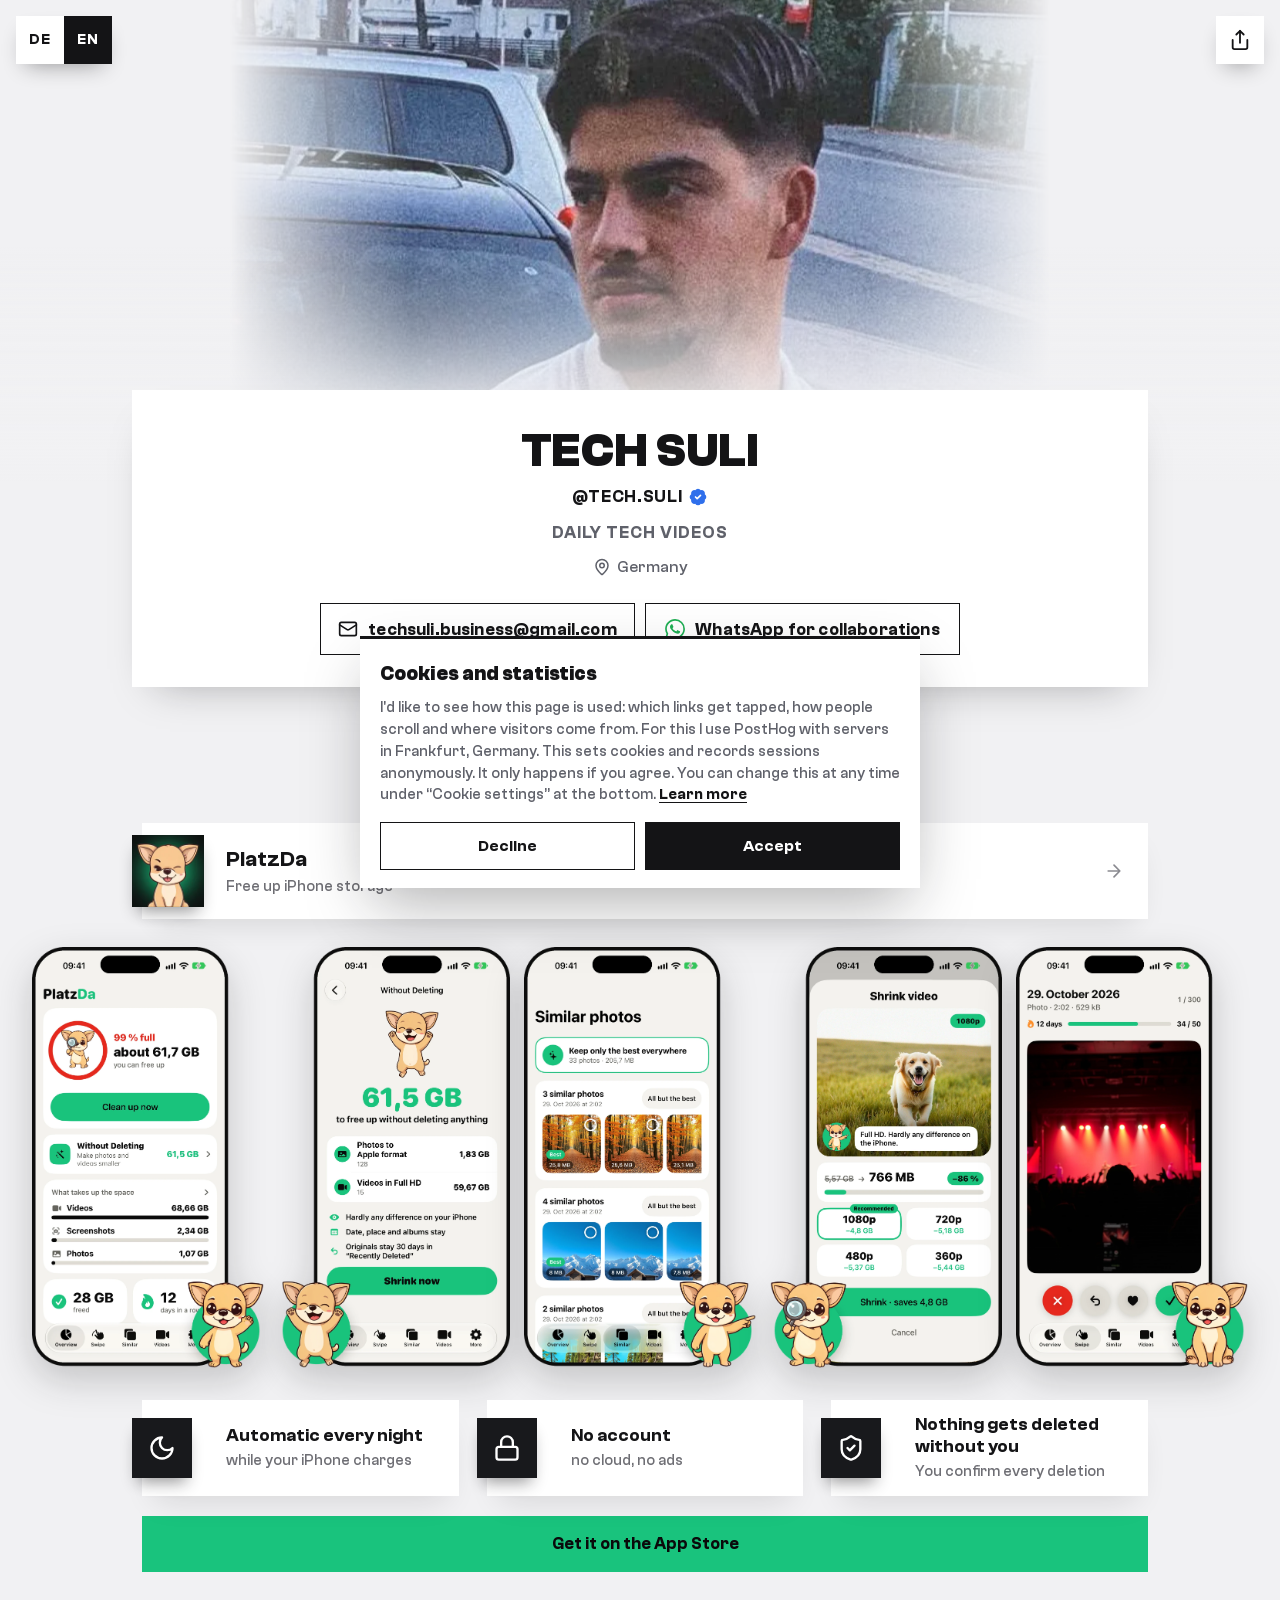
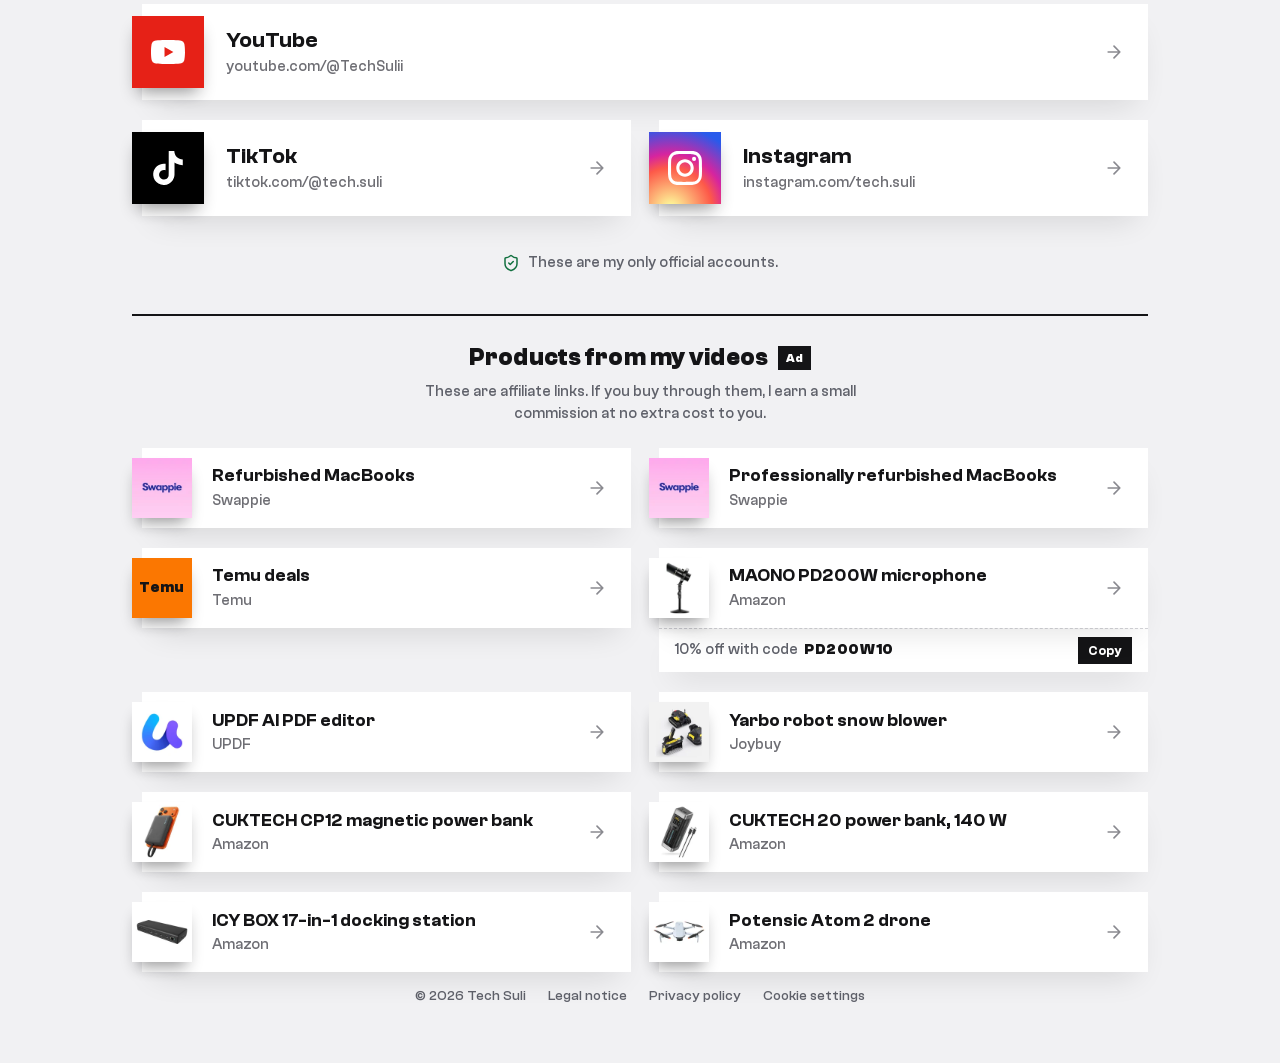
==== index.html @ 34247c7a "PlatzDa neu aufgeteilt: Karte, freigestellte Handys in voller Auflösung, Vorteile und Knopf getrennt" ====
<!doctype html>
<html lang="de">
<head>
<meta charset="utf-8">
<meta name="viewport" content="width=device-width, initial-scale=1, viewport-fit=cover">
<title>Tech Suli | Technik-News und Leaks</title>
<meta name="description" content="Suleyman (@tech.suli): Technik-News und Leaks, jeden Tag neu. Alle Kanäle, Produkte aus den Videos und der Kontakt für Kooperationen.">
<meta name="theme-color" content="#F1F1F3">
<meta property="og:title" content="Tech Suli">
<meta property="og:description" content="Technik-News und Leaks, jeden Tag neu.">
<link rel="canonical" href="https://techsuli.de/">
<meta property="og:type" content="website">
<meta property="og:url" content="https://techsuli.de/">
<meta property="og:image" content="https://techsuli.de/assets/hero.jpg">
<meta property="og:image:width" content="1000">
<meta property="og:image:height" content="1000">
<meta name="twitter:card" content="summary_large_image">
<link rel="icon" type="image/png" sizes="96x96" href="assets/favicon.png?v=2">
<link rel="apple-touch-icon" href="assets/apple-touch-icon.png?v=2">
<link rel="preload" href="assets/hero.webp" as="image">
<link rel="preload" href="assets/fonts/clash-grotesk-600.woff2" as="font" type="font/woff2" crossorigin>
<link rel="stylesheet" href="assets/fonts.css">
<style>
  :root {
    --page: #F1F1F3;
    --band: #18191C;
    --card: #FFFFFF;
    --ink: #141416;
    --ink-2: #5F616A;
    --line: #141416;
    --tile: #18191C;
    --ok: #12703F;
    --blue: #2F6FEB;
    --focus: #2F6FEB;

    --font: "Clash Grotesk", "Onest", system-ui, sans-serif;
    --ease-out: cubic-bezier(.16, 1, .3, 1);
    --lift: 0 10px 22px -10px rgba(20, 20, 22, .45);
  }

  *, *::before, *::after { box-sizing: border-box; }
  html { -webkit-text-size-adjust: 100%; }
  body {
    margin: 0;
    background: var(--page);
    color: var(--ink);
    font-family: var(--font);
    font-size: 1rem;
    line-height: 1.5;
    -webkit-font-smoothing: antialiased;
    min-height: 100dvh;
    overflow-x: clip;
  }
  ::selection { background: var(--ink); color: #fff; }
  a { color: inherit; }
  img { display: block; max-width: 100%; }
  .sr-only { position: absolute; width: 1px; height: 1px; overflow: hidden; clip: rect(0 0 0 0); white-space: nowrap; }
  :focus-visible { outline: 3px solid var(--focus); outline-offset: 3px; }

  /* Großes Porträt oben, läuft weich in die Seite aus */
  .hero {
    position: relative;
    height: clamp(380px, 112vw, 560px);
    background: var(--page);
    overflow: hidden;
  }
  .hero img { width: 100%; height: 100%; object-fit: cover; object-position: 55% 22%; }
  .hero::after {
    content: "";
    position: absolute; inset: 0;
    background: linear-gradient(to bottom,
      rgba(241, 241, 243, 0) 44%,
      rgba(241, 241, 243, .5) 60%,
      rgba(241, 241, 243, .9) 72%,
      var(--page) 86%);
  }
  .share {
    position: absolute; top: max(16px, env(safe-area-inset-top)); right: 16px; z-index: 3;
    width: 48px; height: 48px; border: 0;
    display: grid; place-items: center;
    background: #fff; color: var(--ink);
    box-shadow: var(--lift);
    cursor: pointer;
    transition: transform .2s var(--ease-out);
  }
  .share:active { transform: scale(.94); }
  .lang {
    position: absolute; top: max(16px, env(safe-area-inset-top)); left: 16px; z-index: 3;
    display: flex; box-shadow: var(--lift);
  }
  .lang button {
    width: 48px; height: 48px; border: 0;
    background: #fff; color: var(--ink);
    font: inherit; font-size: .9375rem; font-weight: 600; letter-spacing: .04em;
    cursor: pointer;
    transition: background-color .2s var(--ease-out), color .2s var(--ease-out);
  }
  .lang button[aria-pressed="true"] { background: var(--ink); color: #fff; }
  .lang button:not([aria-pressed="true"]):hover { background: #E9E9EC; }
  .share svg { width: 22px; height: 22px; }

  .wrap { position: relative; z-index: 2; max-width: 1080px; margin: -120px auto 0; padding: 0 16px 40px; }

  /* Profilkarte */
  .profile {
    background: var(--card);
    padding: 28px 20px 24px;
    text-align: center;
    box-shadow: 0 20px 40px -24px rgba(20, 20, 22, .35);
  }
  h1 { margin: 0; font-size: clamp(2.125rem, 10vw, 3rem); font-weight: 700; letter-spacing: .01em; line-height: 1.05; }
  .handle { display: inline-flex; align-items: center; gap: 6px; margin: 8px 0 0; font-size: 1.0625rem; font-weight: 600; letter-spacing: .04em; }
  .handle svg { width: 20px; height: 20px; color: var(--blue); flex: none; }
  .bio { margin: 10px auto 0; color: var(--ink-2); font-size: clamp(.9375rem, 4.2vw, 1.0625rem); font-weight: 600; letter-spacing: .06em; text-transform: uppercase; }
  .place { display: inline-flex; align-items: center; gap: 6px; margin: 10px 0 0; color: var(--ink-2); font-weight: 500; }
  .place svg { width: 18px; height: 18px; }

  .contact { list-style: none; margin: 20px auto 0; padding: 0; display: grid; gap: 10px; max-width: 640px; }
  .cbtn {
    display: flex; align-items: center; justify-content: center; gap: 10px;
    min-height: 52px; padding: 8px 16px;
    border: 1.5px solid var(--line);
    background: var(--card); color: var(--ink);
    font-weight: 600; letter-spacing: .01em; font-size: clamp(.9375rem, 4vw, 1.0625rem);
    text-decoration: none;
    transition: background-color .2s var(--ease-out), color .2s var(--ease-out);
  }
  .cbtn:hover { background: var(--ink); color: #fff; }
  .cbtn svg { width: 20px; height: 20px; flex: none; }
  .cbtn span { overflow-wrap: normal; }
  .cbtn .wa { color: #1FAF54; }
  .cbtn:hover .wa { color: #fff; }

  /* Link-Karten wie bei techjustin: weiße Karte, schwarze Kachel steht links etwas heraus */
  .group { list-style: none; margin: 0; padding: 0; display: grid; gap: 20px; }
  .group > li { min-width: 0; }
  .socials { margin-top: 32px; }
  .item {
    position: relative;
    display: grid; grid-template-columns: minmax(0, 1fr) 22px; align-items: center; gap: 12px;
    min-height: 80px; height: 100%;
    margin-left: 10px;
    padding: 12px 22px 12px 70px;
    background: var(--card);
    text-decoration: none;
    box-shadow: 0 16px 32px -14px rgba(20, 20, 22, .14);
    transition: transform .25s var(--ease-out), box-shadow .25s var(--ease-out);
  }
  .item:hover { transform: translateY(-2px); box-shadow: 0 20px 36px -14px rgba(20, 20, 22, .22); }
  .item:active { transform: scale(.99); }
  .item > span:not(.tile) { min-width: 0; }
  .tile {
    position: absolute; left: -10px; top: 50%;
    width: 60px; height: 60px; transform: translateY(-50%);
    display: grid; place-items: center;
    background: var(--tile); color: #fff;
    box-shadow: 0 10px 16px -6px rgba(20, 20, 22, .45);
  }
  .tile svg { width: 28px; height: 28px; }
  /* Produktbild statt Symbol: weiße Kachel, Bild liegt drin */
  .tile.ph { background: #fff; overflow: hidden; }
  .tile.ph img { width: 100%; height: 100%; object-fit: cover; }
  .tile.temu { background: #FB7701; color: var(--ink); font-size: .9375rem; font-weight: 700; letter-spacing: .02em; }

  /* Rabattcode als Streifen direkt unter der Karte */
  .has-code .item { height: auto; }
  .code {
    display: flex; align-items: center; gap: 6px; width: calc(100% - 10px); min-height: 44px;
    margin: 0 0 0 10px; padding: 8px 16px;
    border: 0; border-top: 1.5px dashed #D5D5DA;
    background: var(--card); color: var(--ink-2);
    font: inherit; font-size: .9375rem; font-weight: 500; text-align: left;
    box-shadow: 0 16px 32px -14px rgba(20, 20, 22, .14);
    cursor: pointer;
  }
  .code b { color: var(--ink); font-weight: 700; letter-spacing: .04em; }
  .code-act { margin-left: auto; padding: 4px 10px; background: var(--ink); color: #fff; font-size: .8125rem; font-weight: 600; transition: background-color .2s var(--ease-out); }
  .code.done .code-act { background: var(--ok); }
  .yt { background: #E62117; }
  .tt { background: #000; }
  .ig { background: radial-gradient(circle at 30% 107%, #fdf497 0%, #fdf497 5%, #fd5949 45%, #d6249f 60%, #285AEB 90%); }
  .t { display: block; font-size: clamp(1rem, 4.4vw, 1.125rem); font-weight: 600; letter-spacing: 0; line-height: 1.25; }
  .s { display: block; margin-top: 3px; font-size: .9375rem; font-weight: 500; color: #6E6E74; line-height: 1.3; overflow: hidden; text-overflow: ellipsis; white-space: nowrap; }
  .arrow { width: 20px; height: 20px; color: #8A8A90; transition: transform .25s var(--ease-out), color .25s var(--ease-out); }
  .item:hover .arrow { transform: translateX(3px); color: var(--ink); }

  /* Kanäle etwas größer als die Produkte */
  .socials .item, .app .item { min-height: 96px; padding-left: 84px; }
  .socials .tile, .app .tile { width: 72px; height: 72px; }
  .socials .tile svg { width: 34px; height: 34px; }
  .socials .t, .app .t { font-size: 1.375rem; }

  /* Eigene App: Karte, freigestellte Handys, Vorteile und Knopf stehen jeder für sich */
  .app { margin-top: 32px; }
  .app .item { height: auto; }
  .app .s { white-space: normal; }
  .shots {
    list-style: none; margin: 16px calc(50% - 50vw) 0; padding: 12px 16px 44px;
    display: grid; grid-auto-flow: column; grid-auto-columns: min(66vw, 300px); gap: 14px;
    overflow-x: auto; scroll-snap-type: x proximity; scroll-padding-left: 16px; scrollbar-width: none;
  }
  .shots::-webkit-scrollbar { display: none; }
  .shots li { scroll-snap-align: start; }
  .shots img { width: 100%; height: auto; filter: drop-shadow(0 14px 18px rgba(20, 20, 22, .2)); }
  .perks { list-style: none; margin: -12px 0 0; padding: 0; display: grid; gap: 20px; }
  .perks .item { grid-template-columns: minmax(0, 1fr); padding-right: 16px; }
  .perks .item:hover { transform: none; box-shadow: 0 16px 32px -14px rgba(20, 20, 22, .14); }
  .perks .tile { width: 60px; height: 60px; }
  .perks .tile svg { width: 28px; height: 28px; }
  .perks .t { font-size: clamp(1rem, 4.4vw, 1.125rem); }
  .get {
    display: flex; align-items: center; justify-content: center;
    min-height: 56px; margin: 20px 0 0 10px; padding: 8px 16px;
    background: #19C37D; color: #0A0A0B;
    font-size: 1.0625rem; font-weight: 600; text-decoration: none; text-align: center;
    transition: background-color .2s var(--ease-out);
  }
  .get:hover { background: #16B071; }

  .rule { height: 2px; background: var(--line); border: 0; margin: 40px 0 28px; }

  .head { display: flex; flex-wrap: wrap; align-items: center; justify-content: center; gap: 8px 10px; text-align: center; }
  .head h2 { margin: 0; font-size: 1.5rem; font-weight: 700; letter-spacing: .005em; line-height: 1.2; }
  .ad { padding: 3px 8px; background: var(--ink); color: #fff; font-size: .75rem; font-weight: 700; }
  .note { margin: 8px auto 22px; max-width: 48ch; text-align: center; color: var(--ink-2); font-size: .9375rem; }

  .trust { display: flex; align-items: center; justify-content: center; gap: 8px; margin: 36px 0 0; color: var(--ink-2); font-size: .9375rem; text-align: center; }
  .trust svg { width: 18px; height: 18px; color: var(--ok); flex: none; }
  footer { display: flex; justify-content: center; flex-wrap: wrap; gap: 6px 22px; margin-top: 14px; font-size: .875rem; color: var(--ink-2); padding-bottom: env(safe-area-inset-bottom); }
  footer a, .linkbtn { text-decoration: none; }
  .linkbtn { padding: 0; border: 0; background: none; color: inherit; font: inherit; cursor: pointer; }
  .linkbtn:hover { color: var(--ink); text-decoration: underline; text-underline-offset: 3px; }

  /* Cookie-Banner: unten, beide Knöpfe gleich groß */
  .consent {
    position: fixed; z-index: 10; left: 12px; right: 12px; bottom: max(12px, env(safe-area-inset-bottom));
    max-width: 560px; margin: 0 auto; padding: 20px 20px 18px;
    background: var(--card); color: var(--ink);
    border-top: 3px solid var(--ink);
    box-shadow: 0 24px 60px -12px rgba(20, 20, 22, .35);
  }
  .consent[hidden] { display: none; }
  .consent h2 { margin: 0; font-size: 1.25rem; font-weight: 700; letter-spacing: .005em; }
  .consent p { margin: 8px 0 16px; color: var(--ink-2); font-size: .9375rem; line-height: 1.45; }
  .consent p a { color: var(--ink); font-weight: 600; text-underline-offset: 3px; }
  .consent-btns { display: grid; grid-template-columns: 1fr 1fr; gap: 10px; }
  .cb { min-height: 48px; border: 1.5px solid var(--ink); background: var(--card); color: var(--ink); font: inherit; font-size: 1rem; font-weight: 600; cursor: pointer; }
  .cb-yes { background: var(--ink); color: #fff; }
  footer a:hover, footer .linkbtn:hover { color: var(--ink); text-decoration: underline; text-underline-offset: 3px; }

  /* Ein Moment beim Laden: das Foto zieht sanft heran */
  @media (prefers-reduced-motion: no-preference) {
    .hero img { animation: settle 1.4s var(--ease-out) both; }
    @keyframes settle { from { transform: scale(1.08); filter: blur(6px); opacity: .4; } }
  }

  @media (min-width: 700px) {
    .hero { height: 560px; }
    .hero img {
      width: min(100%, 820px); margin: 0 auto;
      object-position: 55% 24%;
      -webkit-mask-image: linear-gradient(to right, transparent, #000 22%, #000 78%, transparent);
      mask-image: linear-gradient(to right, transparent, #000 22%, #000 78%, transparent);
    }
    .wrap { margin-top: -170px; padding: 0 32px 56px; }
    .profile { padding: 36px 40px 32px; }
    .contact { grid-template-columns: 1fr 1fr; }
    .group { grid-template-columns: 1fr 1fr; column-gap: 18px; row-gap: 20px; }
    .socials li:first-child { grid-column: 1 / -1; }
    .products { align-items: start; }
  }
  @media (min-width: 1100px) {
    .shots { grid-auto-columns: 1fr; max-width: 1400px; margin-left: auto; margin-right: auto; width: 100vw; position: relative; left: 50%; transform: translateX(-50%); overflow: visible; padding: 12px 32px 44px; }
    .perks { grid-template-columns: repeat(3, 1fr); column-gap: 18px; }
  }
</style>
</head>
<body>
<svg width="0" height="0" style="position:absolute" aria-hidden="true">
  <symbol id="i-tiktok" viewBox="0 0 24 24"><path fill="currentColor" d="M12.525.02c1.31-.02 2.61-.01 3.91-.02.08 1.53.63 3.09 1.75 4.17 1.12 1.11 2.7 1.62 4.24 1.79v4.03c-1.44-.05-2.89-.35-4.2-.97-.57-.26-1.1-.59-1.62-.93-.01 2.92.01 5.84-.02 8.75-.08 1.4-.54 2.79-1.35 3.94-1.31 1.92-3.58 3.17-5.91 3.21-1.43.08-2.86-.31-4.08-1.03-2.02-1.19-3.44-3.37-3.65-5.71-.02-.5-.03-1-.01-1.49.18-1.9 1.12-3.72 2.58-4.96 1.66-1.44 3.98-2.13 6.15-1.72.02 1.48-.04 2.96-.04 4.44-.99-.32-2.15-.23-3.02.37-.63.41-1.11 1.04-1.36 1.75-.21.51-.15 1.07-.14 1.61.24 1.64 1.82 3.02 3.5 2.87 1.12-.01 2.19-.66 2.77-1.61.19-.33.4-.67.41-1.06.1-1.79.06-3.57.07-5.36.01-4.03-.01-8.05.02-12.07z"/></symbol>
  <symbol id="i-instagram" viewBox="0 0 24 24"><path fill="currentColor" d="M7.0301.084c-1.2768.0602-2.1487.264-2.911.5634-.7888.3075-1.4575.72-2.1228 1.3877-.6652.6677-1.075 1.3368-1.3802 2.127-.2954.7638-.4956 1.6365-.552 2.914-.0564 1.2775-.0689 1.6882-.0626 4.947.0062 3.2586.0206 3.6671.0825 4.9473.061 1.2765.264 2.1482.5635 2.9107.308.7889.72 1.4573 1.388 2.1228.6679.6655 1.3365 1.0743 2.1285 1.38.7632.295 1.6361.4961 2.9134.552 1.2773.056 1.6884.069 4.9462.0627 3.2578-.0062 3.668-.0207 4.9478-.0814 1.28-.0607 2.147-.2652 2.9098-.5633.7889-.3086 1.4578-.72 2.1228-1.3881.665-.6682 1.0745-1.3378 1.3795-2.1284.2957-.7632.4966-1.636.552-2.9124.056-1.2809.0692-1.6898.063-4.948-.0063-3.2583-.021-3.6668-.0817-4.9465-.0607-1.2797-.264-2.1487-.5633-2.9117-.3084-.7889-.72-1.4568-1.3876-2.1228C21.2982 1.33 20.628.9208 19.8378.6165 19.074.321 18.2017.1197 16.9244.0645 15.6471.0093 15.236-.005 11.977.0014 8.718.0076 8.31.0215 7.0301.0839m.1402 21.6932c-1.17-.0509-1.8053-.2453-2.2287-.408-.5606-.216-.96-.4771-1.3819-.895-.422-.4178-.6811-.8186-.9-1.378-.1644-.4234-.3624-1.058-.4171-2.228-.0595-1.2645-.072-1.6442-.079-4.848-.007-3.2037.0053-3.583.0607-4.848.05-1.169.2456-1.805.408-2.2282.216-.5613.4762-.96.895-1.3816.4188-.4217.8184-.6814 1.3783-.9003.423-.1651 1.0575-.3614 2.227-.4171 1.2655-.06 1.6447-.072 4.848-.079 3.2033-.007 3.5835.005 4.8495.0608 1.169.0508 1.8053.2445 2.228.408.5608.216.96.4754 1.3816.895.4217.4194.6816.8176.9005 1.3787.1653.4217.3617 1.056.4169 2.2263.0602 1.2655.0739 1.645.0796 4.848.0058 3.203-.0055 3.5834-.061 4.848-.051 1.17-.245 1.8055-.408 2.2294-.216.5604-.4763.96-.8954 1.3814-.419.4215-.8181.6811-1.3783.9-.4224.1649-1.0577.3617-2.2262.4174-1.2656.0595-1.6448.072-4.8493.079-3.2045.007-3.5825-.006-4.848-.0608M16.953 5.5864A1.44 1.44 0 1 0 18.39 4.144a1.44 1.44 0 0 0-1.437 1.4424M5.8385 12.012c.0067 3.4032 2.7706 6.1557 6.173 6.1493 3.4026-.0065 6.157-2.7701 6.1506-6.1733-.0065-3.4032-2.771-6.1565-6.174-6.1498-3.403.0067-6.156 2.771-6.1496 6.1738M8 12.0077a4 4 0 1 1 4.008 3.9921A3.9996 3.9996 0 0 1 8 12.0077"/></symbol>
  <symbol id="i-youtube" viewBox="0 0 24 24"><path fill="currentColor" d="M23.498 6.186a3.016 3.016 0 0 0-2.122-2.136C19.505 3.545 12 3.545 12 3.545s-7.505 0-9.377.505A3.017 3.017 0 0 0 .502 6.186C0 8.07 0 12 0 12s0 3.93.502 5.814a3.016 3.016 0 0 0 2.122 2.136c1.871.505 9.376.505 9.376.505s7.505 0 9.377-.505a3.015 3.015 0 0 0 2.122-2.136C24 15.93 24 12 24 12s0-3.93-.502-5.814zM9.545 15.568V8.432L15.818 12l-6.273 3.568z"/></symbol>
  <symbol id="i-arrow" viewBox="0 0 24 24"><path fill="none" stroke="currentColor" stroke-width="2" stroke-linecap="round" stroke-linejoin="round" d="M7 7h10v10M7 17 17 7"/></symbol>
  <symbol id="i-mail" viewBox="0 0 24 24"><g fill="none" stroke="currentColor" stroke-width="2" stroke-linecap="round" stroke-linejoin="round"><rect width="20" height="16" x="2" y="4" rx="2"/><path d="m22 7-8.97 5.7a1.94 1.94 0 0 1-2.06 0L2 7"/></g></symbol>
  <symbol id="i-copy" viewBox="0 0 24 24"><g fill="none" stroke="currentColor" stroke-width="2" stroke-linecap="round" stroke-linejoin="round"><rect width="14" height="14" x="8" y="8" rx="2"/><path d="M4 16c-1.1 0-2-.9-2-2V4c0-1.1.9-2 2-2h10c1.1 0 2 .9 2 2"/></g></symbol>
  <symbol id="i-badge" viewBox="0 0 24 24"><path fill="currentColor" d="M3.85 8.62a4 4 0 0 1 4.78-4.77 4 4 0 0 1 6.74 0 4 4 0 0 1 4.78 4.78 4 4 0 0 1 0 6.74 4 4 0 0 1-4.77 4.78 4 4 0 0 1-6.75 0 4 4 0 0 1-4.78-4.77 4 4 0 0 1 0-6.76Z"/><path fill="none" stroke="#fff" stroke-width="2" stroke-linecap="round" stroke-linejoin="round" d="m9 12 2 2 4-4"/></symbol>
  <symbol id="i-shield" viewBox="0 0 24 24"><g fill="none" stroke="currentColor" stroke-width="2" stroke-linecap="round" stroke-linejoin="round"><path d="M20 13c0 5-3.5 7.5-7.66 8.95a1 1 0 0 1-.67-.01C7.5 20.5 4 18 4 13V6a1 1 0 0 1 1-1c2 0 4.5-1.2 6.24-2.72a1.17 1.17 0 0 1 1.52 0C14.51 3.81 17 5 19 5a1 1 0 0 1 1 1z"/><path d="m9 12 2 2 4-4"/></g></symbol>
  <symbol id="i-share" viewBox="0 0 24 24"><g fill="none" stroke="currentColor" stroke-width="2" stroke-linecap="round" stroke-linejoin="round"><path d="M4 12v8a2 2 0 0 0 2 2h12a2 2 0 0 0 2-2v-8"/><path d="M16 6l-4-4-4 4"/><path d="M12 2v13"/></g></symbol>
  <symbol id="i-pin" viewBox="0 0 24 24"><g fill="none" stroke="currentColor" stroke-width="2" stroke-linecap="round" stroke-linejoin="round"><path d="M20 10c0 4.993-5.539 10.193-7.399 11.799a1 1 0 0 1-1.202 0C9.539 20.193 4 14.993 4 10a8 8 0 0 1 16 0"/><circle cx="12" cy="10" r="3"/></g></symbol>
  <symbol id="i-phone" viewBox="0 0 24 24"><path fill="none" stroke="currentColor" stroke-width="2" stroke-linecap="round" stroke-linejoin="round" d="M22 16.92v3a2 2 0 0 1-2.18 2 19.79 19.79 0 0 1-8.63-3.07 19.5 19.5 0 0 1-6-6 19.79 19.79 0 0 1-3.07-8.67A2 2 0 0 1 4.11 2h3a2 2 0 0 1 2 1.72 12.84 12.84 0 0 0 .7 2.81 2 2 0 0 1-.45 2.11L8.09 9.91a16 16 0 0 0 6 6l1.27-1.27a2 2 0 0 1 2.11-.45 12.84 12.84 0 0 0 2.81.7A2 2 0 0 1 22 16.92z"/></symbol>
  <symbol id="i-mic" viewBox="0 0 24 24"><g fill="none" stroke="currentColor" stroke-width="2" stroke-linecap="round" stroke-linejoin="round"><path d="M12 2a3 3 0 0 0-3 3v7a3 3 0 0 0 6 0V5a3 3 0 0 0-3-3Z"/><path d="M19 10v2a7 7 0 0 1-14 0v-2"/><path d="M12 19v3"/></g></symbol>
  <symbol id="i-snow" viewBox="0 0 24 24"><g fill="none" stroke="currentColor" stroke-width="2" stroke-linecap="round" stroke-linejoin="round"><path d="M2 12h20M12 2v20m8-6-4-4 4-4M4 8l4 4-4 4m12-12-4 4-4-4m0 16 4-4 4 4"/></g></symbol>
  <symbol id="i-battery" viewBox="0 0 24 24"><g fill="none" stroke="currentColor" stroke-width="2" stroke-linecap="round" stroke-linejoin="round"><path d="M15 7h1a2 2 0 0 1 2 2v6a2 2 0 0 1-2 2h-2"/><path d="M6 7H4a2 2 0 0 0-2 2v6a2 2 0 0 0 2 2h1"/><path d="m11 7-3 5h4l-3 5"/><path d="M22 11v2"/></g></symbol>
  <symbol id="i-bag" viewBox="0 0 24 24"><g fill="none" stroke="currentColor" stroke-width="2" stroke-linecap="round" stroke-linejoin="round"><path d="M6 2 3 6v14a2 2 0 0 0 2 2h14a2 2 0 0 0 2-2V6l-3-4Z"/><path d="M3 6h18"/><path d="M16 10a4 4 0 0 1-8 0"/></g></symbol>
  <symbol id="i-link" viewBox="0 0 24 24"><g fill="none" stroke="currentColor" stroke-width="2" stroke-linecap="round" stroke-linejoin="round"><path d="M10 13a5 5 0 0 0 7.54.54l3-3a5 5 0 0 0-7.07-7.07l-1.72 1.71"/><path d="M14 11a5 5 0 0 0-7.54-.54l-3 3a5 5 0 0 0 7.07 7.07l1.71-1.71"/></g></symbol>
  <symbol id="i-whatsapp" viewBox="0 0 24 24"><path fill="currentColor" d="M17.472 14.382c-.297-.149-1.758-.867-2.03-.967-.273-.099-.471-.148-.67.15-.197.297-.767.966-.94 1.164-.173.199-.347.223-.644.075-.297-.15-1.255-.463-2.39-1.475-.883-.788-1.48-1.761-1.653-2.059-.173-.297-.018-.458.13-.606.134-.133.298-.347.446-.52.149-.174.198-.298.298-.497.099-.198.05-.371-.025-.52-.075-.149-.669-1.612-.916-2.207-.242-.579-.487-.5-.669-.51-.173-.008-.371-.01-.57-.01-.198 0-.52.074-.792.372-.272.297-1.04 1.016-1.04 2.479 0 1.462 1.065 2.875 1.213 3.074.149.198 2.096 3.2 5.077 4.487.709.306 1.262.489 1.694.625.712.227 1.36.195 1.871.118.571-.085 1.758-.719 2.006-1.413.248-.694.248-1.289.173-1.413-.074-.124-.272-.198-.57-.347m-5.421 7.403h-.004a9.87 9.87 0 01-5.031-1.378l-.361-.214-3.741.982.998-3.648-.235-.374a9.86 9.86 0 01-1.51-5.26c.001-5.45 4.436-9.884 9.888-9.884 2.64 0 5.122 1.030 6.988 2.898a9.825 9.825 0 012.893 6.994c-.003 5.45-4.437 9.884-9.885 9.884m8.413-18.297A11.815 11.815 0 0012.05 0C5.495 0 .16 5.335.157 11.892c0 2.096.547 4.142 1.588 5.945L.057 24l6.305-1.654a11.882 11.882 0 005.683 1.448h.005c6.554 0 11.89-5.335 11.893-11.893a11.821 11.821 0 00-3.48-8.413Z"/></symbol>
  <symbol id="i-moon" viewBox="0 0 24 24"><path fill="none" stroke="currentColor" stroke-width="2" stroke-linecap="round" stroke-linejoin="round" d="M12 3a6 6 0 0 0 9 9 9 9 0 1 1-9-9Z"/></symbol>
  <symbol id="i-lock" viewBox="0 0 24 24"><g fill="none" stroke="currentColor" stroke-width="2" stroke-linecap="round" stroke-linejoin="round"><rect width="18" height="11" x="3" y="11" rx="2"/><path d="M7 11V7a5 5 0 0 1 10 0v4"/></g></symbol>
  <symbol id="i-right" viewBox="0 0 24 24"><path fill="none" stroke="currentColor" stroke-width="2" stroke-linecap="round" stroke-linejoin="round" d="M5 12h14m-7-7 7 7-7 7"/></symbol>
</svg>

<div class="hero">
  <img src="assets/hero.webp" width="1000" height="1000" alt="Suleyman, bekannt als Tech Suli" data-i18n-alt="alt" fetchpriority="high">
</div>
<div class="lang" role="group" aria-label="Sprache / Language">
  <button type="button" data-lang="de" aria-pressed="true">DE</button><button type="button" data-lang="en" aria-pressed="false">EN</button>
</div>
<button class="share" type="button" aria-label="Seite teilen" data-i18n-aria="share"><svg aria-hidden="true"><use href="#i-share"/></svg></button>

<main class="wrap">
  <header class="profile">
    <h1>TECH SULI</h1>
    <p class="handle">@TECH.SULI <svg aria-label="Echter Account" data-i18n-aria="verified"><use href="#i-badge"/></svg></p>
    <p class="bio" data-i18n="bio">Jeden Tag Technik-Videos</p>
    <p class="place"><svg aria-hidden="true"><use href="#i-pin"/></svg>Germany</p>
    <ul class="contact" aria-label="Kontakt" data-i18n-aria="contact">
      <li><a class="cbtn" href="mailto:Techsuli.business@gmail.com?subject=Anfrage" data-mail data-track="mail"><svg aria-hidden="true"><use href="#i-mail"/></svg><span>techsuli.business<wbr>@gmail.com</span></a></li>
      <li><a class="cbtn" href="#kontakt" data-wa data-track="whatsapp" target="_blank" rel="noopener"><svg class="wa" aria-hidden="true"><use href="#i-whatsapp"/></svg><span data-i18n="wa">WhatsApp für Kooperationen</span></a></li>
    </ul>
  </header>

  <section class="app" aria-labelledby="app-titel">
    <div class="head"><h2 id="app-titel" data-i18n="appHead">Meine App</h2><span class="ad" data-i18n="ad">Werbung</span></div>
    <p class="note" data-i18n="appNote">iPhone voll? PlatzDa macht deine Fotos und Videos kleiner, ohne dass du etwas löschen musst.</p>
    <a class="item" href="https://apps.apple.com/app/apple-store/id6822024283?pt=129603464&amp;ct=webseite&amp;mt=8" target="_blank" rel="noopener" data-track="platzda">
      <span class="tile ph"><img src="assets/platzda/icon.webp" width="160" height="160" alt="" decoding="async"></span>
      <span><span class="t">PlatzDa</span><span class="s" data-i18n="appSub">Speicherplatz leeren</span></span>
      <svg class="arrow" aria-hidden="true"><use href="#i-right"/></svg>
    </a>
    <ul class="shots" tabindex="0" aria-label="Bilder aus der App" data-i18n-aria="appShots">
      <li><img src="assets/platzda/de/1.webp" width="1202" height="2178" alt="" data-shot="1" data-i18n-alt="shot1" loading="lazy" decoding="async"></li>
      <li><img src="assets/platzda/de/2.webp" width="1202" height="2178" alt="" data-shot="2" data-i18n-alt="shot2" loading="lazy" decoding="async"></li>
      <li><img src="assets/platzda/de/3.webp" width="1202" height="2178" alt="" data-shot="3" data-i18n-alt="shot3" loading="lazy" decoding="async"></li>
      <li><img src="assets/platzda/de/4.webp" width="1202" height="2178" alt="" data-shot="4" data-i18n-alt="shot4" loading="lazy" decoding="async"></li>
      <li><img src="assets/platzda/de/5.webp" width="1202" height="2178" alt="" data-shot="5" data-i18n-alt="shot5" loading="lazy" decoding="async"></li>
    </ul>
    <ul class="perks">
      <li><div class="item">
        <span class="tile"><svg aria-hidden="true"><use href="#i-moon"/></svg></span>
        <span><span class="t" data-i18n="appF1">Jede Nacht automatisch</span><span class="s" data-i18n="appF1s">während dein iPhone lädt</span></span>
      </div></li>
      <li><div class="item">
        <span class="tile"><svg aria-hidden="true"><use href="#i-lock"/></svg></span>
        <span><span class="t" data-i18n="appF2">Kein Konto</span><span class="s" data-i18n="appF2s">keine Cloud, keine Werbung</span></span>
      </div></li>
      <li><div class="item">
        <span class="tile"><svg aria-hidden="true"><use href="#i-shield"/></svg></span>
        <span><span class="t" data-i18n="appF3">Nichts wird ohne dich gelöscht</span><span class="s" data-i18n="appF3s">Du bestätigst jedes Löschen</span></span>
      </div></li>
    </ul>
    <a class="get" href="https://apps.apple.com/app/apple-store/id6822024283?pt=129603464&amp;ct=webseite&amp;mt=8" target="_blank" rel="noopener" data-track="platzda" data-i18n="appGet">Im App Store laden</a>
  </section>

  <nav aria-label="Meine Kanäle" data-i18n-aria="channels">
    <ul class="group socials">
      <li><a class="item" href="https://www.youtube.com/@TechSulii" target="_blank" rel="noopener" data-track="youtube">
        <span class="tile yt"><svg aria-hidden="true"><use href="#i-youtube"/></svg></span>
        <span><span class="t">YouTube</span><span class="s">youtube.com/@TechSulii</span></span>
        <svg class="arrow" aria-hidden="true"><use href="#i-right"/></svg>
      </a></li>
      <li><a class="item" href="https://tiktok.com/@tech.suli" target="_blank" rel="noopener" data-track="tiktok">
        <span class="tile tt"><svg aria-hidden="true"><use href="#i-tiktok"/></svg></span>
        <span><span class="t">TikTok</span><span class="s">tiktok.com/@tech.suli</span></span>
        <svg class="arrow" aria-hidden="true"><use href="#i-right"/></svg>
      </a></li>
      <li><a class="item" href="https://instagram.com/tech.suli" target="_blank" rel="noopener" data-track="instagram">
        <span class="tile ig"><svg aria-hidden="true"><use href="#i-instagram"/></svg></span>
        <span><span class="t">Instagram</span><span class="s">instagram.com/tech.suli</span></span>
        <svg class="arrow" aria-hidden="true"><use href="#i-right"/></svg>
      </a></li>
    </ul>
    <p class="trust"><svg aria-hidden="true"><use href="#i-shield"/></svg><span data-i18n="trust">Das sind meine einzigen echten Accounts.</span></p>
  </nav>

  <hr class="rule">

  <section aria-labelledby="produkte">
    <div class="head"><h2 id="produkte" data-i18n="products">Produkte aus meinen Videos</h2><span class="ad" data-i18n="ad">Werbung</span></div>
    <p class="note" data-i18n="note">Das sind Affiliate-Links. Kaufst du darüber, bekomme ich eine kleine Provision. Für dich ändert sich am Preis nichts.</p>
    <ul class="group products">
      <li><a class="item" href="https://swappie.com/de/macbook/?utm_source=tech.suli&amp;utm_medium=influencer&amp;utm_campaign=macbook_launch_de&amp;utm_content=instagram" target="_blank" rel="noopener sponsored" data-track="swappie-macbook">
        <span class="tile ph"><img src="assets/produkte/swappie.webp" width="160" height="160" alt="" decoding="async"></span>
        <span><span class="t" data-i18n="p_swappie1">Refurbished MacBooks</span><span class="s">Swappie</span></span>
        <svg class="arrow" aria-hidden="true"><use href="#i-right"/></svg>
      </a></li>
      <li><a class="item" href="https://swappie.com/de/professionell-refurbished-macbooks" target="_blank" rel="noopener sponsored" data-track="swappie-pro">
        <span class="tile ph"><img src="assets/produkte/swappie.webp" width="160" height="160" alt="" decoding="async"></span>
        <span><span class="t" data-i18n="p_swappie2">Professionell aufbereitete MacBooks</span><span class="s">Swappie</span></span>
        <svg class="arrow" aria-hidden="true"><use href="#i-right"/></svg>
      </a></li>
      <li><a class="item" href="https://app.temu.com/k/euzpedl14fn" target="_blank" rel="noopener sponsored" data-track="temu">
        <span class="tile temu" aria-hidden="true">Temu</span>
        <span><span class="t" data-i18n="p_temu">Temu Angebote</span><span class="s">Temu</span></span>
        <svg class="arrow" aria-hidden="true"><use href="#i-right"/></svg>
      </a></li>
      <li class="has-code"><a class="item" href="https://bit.ly/40eWTc4" target="_blank" rel="noopener sponsored" data-track="maono">
        <span class="tile ph"><img src="assets/produkte/maono.webp" width="160" height="160" alt="" decoding="async"></span>
        <span><span class="t" data-i18n="p_maono">MAONO PD200W Mikrofon</span><span class="s">Amazon</span></span>
        <svg class="arrow" aria-hidden="true"><use href="#i-right"/></svg>
      </a>
        <button class="code" type="button" data-code="PD200W10"><span data-i18n="codeLabel">10 % Rabatt mit Code</span> <b>PD200W10</b><span class="code-act" data-i18n="copy">Kopieren</span></button></li>
      <li><a class="item" href="https://updf.com/de/updf-sales-promotion/?utm_source=tiktok-tech.suli-2601-claire&amp;utm_medium=de&amp;utm_campaign=claire202601&amp;packageKey=overseapromotion" target="_blank" rel="noopener sponsored" data-track="updf">
        <span class="tile ph"><img src="assets/produkte/updf.webp" width="160" height="160" alt="" decoding="async"></span>
        <span><span class="t" data-i18n="p_updf">UPDF PDF-Editor mit KI</span><span class="s">UPDF</span></span>
        <svg class="arrow" aria-hidden="true"><use href="#i-right"/></svg>
      </a></li>
      <li><a class="item" href="https://bit.ly/techie_nomad007DEJOYBUY" target="_blank" rel="noopener sponsored" data-track="yarbo">
        <span class="tile ph"><img src="assets/produkte/yarbo.webp" width="160" height="160" alt="" decoding="async"></span>
        <span><span class="t" data-i18n="p_snow">Yarbo Schneefräsen-Roboter</span><span class="s">Joybuy</span></span>
        <svg class="arrow" aria-hidden="true"><use href="#i-right"/></svg>
      </a></li>
      <li><a class="item" href="https://s.whaee.com/ojgVKiz" target="_blank" rel="noopener sponsored" data-track="cuktech-cp12">
        <span class="tile ph"><img src="assets/produkte/cuktech-cp12.webp" width="160" height="160" alt="" decoding="async"></span>
        <span><span class="t" data-i18n="p_cp12">CUKTECH CP12 Magnet-Powerbank</span><span class="s">Amazon</span></span>
        <svg class="arrow" aria-hidden="true"><use href="#i-right"/></svg>
      </a></li>
      <li><a class="item" href="https://s.whaee.com/WyYWq63" target="_blank" rel="noopener sponsored" data-track="cuktech-20">
        <span class="tile ph"><img src="assets/produkte/cuktech-20.webp" width="160" height="160" alt="" decoding="async"></span>
        <span><span class="t" data-i18n="p_c20">CUKTECH 20 Powerbank, 140 W</span><span class="s">Amazon</span></span>
        <svg class="arrow" aria-hidden="true"><use href="#i-right"/></svg>
      </a></li>
      <li><a class="item" href="https://www.amazon.de/dp/B0FQV9N5B5?maas=maas_adg_312D055B4F019CC8E00F7808FC3D951E_afap_abs" target="_blank" rel="noopener sponsored" data-track="icybox">
        <span class="tile ph"><img src="assets/produkte/icybox.webp" width="160" height="160" alt="" decoding="async"></span>
        <span><span class="t" data-i18n="p_icy">ICY BOX Dockingstation 17-in-1</span><span class="s">Amazon</span></span>
        <svg class="arrow" aria-hidden="true"><use href="#i-right"/></svg>
      </a></li>
      <li><a class="item" href="https://www.amazon.de/dp/B0FSDQ49RM?maas=maas_adg_2357D6CCCBAA4222D9898C0796827B97_afap_abs" target="_blank" rel="noopener sponsored" data-track="potensic">
        <span class="tile ph"><img src="assets/produkte/potensic.webp" width="160" height="160" alt="" decoding="async"></span>
        <span><span class="t" data-i18n="p_drone">Potensic Atom 2 Drohne</span><span class="s">Amazon</span></span>
        <svg class="arrow" aria-hidden="true"><use href="#i-right"/></svg>
      </a></li>
    </ul>
  </section>

  <footer>
    <span>© <span id="jahr">2026</span> Tech Suli</span>
    <a href="impressum.html" data-i18n="imprint">Impressum</a>
    <a href="datenschutz.html" data-i18n="privacy">Datenschutz</a>
    <button class="linkbtn" type="button" data-consent-open data-i18n="cookieSettings">Cookie-Einstellungen</button>
  </footer>
</main>

<div class="consent" role="dialog" aria-labelledby="consent-t" aria-describedby="consent-d" hidden>
  <h2 id="consent-t" data-i18n="consentTitle">Cookies und Statistik</h2>
  <p id="consent-d"><span data-i18n="consentText">Ich würde gern sehen, wie die Seite genutzt wird: welche Links angetippt werden, wie gescrollt wird und woher Besucher kommen. Dafür nutze ich PostHog mit Servern in Frankfurt. Dabei werden Cookies gesetzt und Sitzungen anonym aufgezeichnet. Das passiert nur, wenn du zustimmst. Ändern kannst du das jederzeit unten unter „Cookie-Einstellungen“.</span> <a href="datenschutz.html#statistik" data-i18n="consentMore">Mehr dazu</a></p>
  <div class="consent-btns">
    <button type="button" class="cb" data-consent="no" data-i18n="reject">Ablehnen</button>
    <button type="button" class="cb cb-yes" data-consent="yes" data-i18n="accept">Akzeptieren</button>
  </div>
</div>

<script>
  (function () {
    var T = {
      de: {
        title: "Tech Suli | Technik-News und Leaks",
        alt: "Suleyman, bekannt als Tech Suli",
        share: "Seite teilen", copied: "Link kopiert", shareText: "Technik-News und Leaks, jeden Tag neu.",
        verified: "Echter Account",
        bio: "Jeden Tag Technik-Videos",
        contact: "Kontakt",
        wa: "WhatsApp für Kooperationen",
        waText: "Hallo Suli, ich habe eine Kooperationsanfrage: ",
        mailSubject: "Anfrage",
        channels: "Meine Kanäle",
        appHead: "Meine App",
        appNote: "iPhone voll? PlatzDa macht deine Fotos und Videos kleiner, ohne dass du etwas löschen musst.",
        appSub: "Speicherplatz leeren",
        appShots: "Bilder aus der App",
        appF1: "Jede Nacht automatisch", appF1s: "während dein iPhone lädt",
        appF2: "Kein Konto", appF2s: "keine Cloud, keine Werbung",
        appF3: "Nichts wird ohne dich gelöscht", appF3s: "Du bestätigst jedes Löschen",
        appGet: "Im App Store laden",
        shot1: "PlatzDa zeigt 99 Prozent vollen Speicher und bietet „Jetzt aufräumen“ an",
        shot2: "61,5 GB frei machen, ohne etwas zu löschen",
        shot3: "Ähnliche Fotos nebeneinander, das beste ist markiert",
        shot4: "Ein Video wird von 5,57 GB auf 766 MB verkleinert",
        shot5: "Fotos per Wischen aussortieren",
        trust: "Das sind meine einzigen echten Accounts.",
        products: "Produkte aus meinen Videos",
        ad: "Werbung",
        note: "Das sind Affiliate-Links. Kaufst du darüber, bekomme ich eine kleine Provision. Für dich ändert sich am Preis nichts.",
        p_swappie1: "Refurbished MacBooks",
        p_swappie2: "Professionell aufbereitete MacBooks",
        p_temu: "Temu Angebote",
        p_maono: "MAONO PD200W Mikrofon",
        p_updf: "UPDF PDF-Editor mit KI",
        p_snow: "Yarbo Schneefräsen-Roboter",
        p_cp12: "CUKTECH CP12 Magnet-Powerbank",
        p_c20: "CUKTECH 20 Powerbank, 140 W",
        p_icy: "ICY BOX Dockingstation 17-in-1",
        p_drone: "Potensic Atom 2 Drohne",
        codeLabel: "10 % Rabatt mit Code",
        copy: "Kopieren", codeCopied: "Kopiert",
        imprint: "Impressum",
        privacy: "Datenschutz",
        cookieSettings: "Cookie-Einstellungen",
        consentTitle: "Cookies und Statistik",
        consentText: "Ich würde gern sehen, wie die Seite genutzt wird: welche Links angetippt werden, wie gescrollt wird und woher Besucher kommen. Dafür nutze ich PostHog mit Servern in Frankfurt. Dabei werden Cookies gesetzt und Sitzungen anonym aufgezeichnet. Das passiert nur, wenn du zustimmst. Ändern kannst du das jederzeit unten unter „Cookie-Einstellungen“.",
        consentMore: "Mehr dazu",
        accept: "Akzeptieren", reject: "Ablehnen"
      },
      en: {
        title: "Tech Suli | Daily tech news and leaks",
        alt: "Suleyman, known as Tech Suli",
        share: "Share page", copied: "Link copied", shareText: "Daily tech news and leaks.",
        verified: "Official account",
        bio: "Daily tech videos",
        contact: "Contact",
        wa: "WhatsApp for collaborations",
        waText: "Hi Suli, I have a collaboration request: ",
        mailSubject: "Collaboration request",
        channels: "My channels",
        appHead: "My app",
        appNote: "iPhone full? PlatzDa makes your photos and videos smaller, so you don't have to delete anything.",
        appSub: "Free up iPhone storage",
        appShots: "Screens from the app",
        appF1: "Automatic every night", appF1s: "while your iPhone charges",
        appF2: "No account", appF2s: "no cloud, no ads",
        appF3: "Nothing gets deleted without you", appF3s: "You confirm every deletion",
        appGet: "Get it on the App Store",
        shot1: "PlatzDa shows storage 99 percent full and offers to clean up",
        shot2: "Free up 61.5 GB without deleting anything",
        shot3: "Similar photos side by side with the best one marked",
        shot4: "A video shrinks from 5.57 GB to 766 MB",
        shot5: "Sort photos by swiping",
        trust: "These are my only official accounts.",
        products: "Products from my videos",
        ad: "Ad",
        note: "These are affiliate links. If you buy through them, I earn a small commission at no extra cost to you.",
        p_swappie1: "Refurbished MacBooks",
        p_swappie2: "Professionally refurbished MacBooks",
        p_temu: "Temu deals",
        p_maono: "MAONO PD200W microphone",
        p_updf: "UPDF AI PDF editor",
        p_snow: "Yarbo robot snow blower",
        p_cp12: "CUKTECH CP12 magnetic power bank",
        p_c20: "CUKTECH 20 power bank, 140 W",
        p_icy: "ICY BOX 17-in-1 docking station",
        p_drone: "Potensic Atom 2 drone",
        codeLabel: "10% off with code",
        copy: "Copy", codeCopied: "Copied",
        imprint: "Legal notice",
        privacy: "Privacy policy",
        cookieSettings: "Cookie settings",
        consentTitle: "Cookies and statistics",
        consentText: "I'd like to see how this page is used: which links get tapped, how people scroll and where visitors come from. For this I use PostHog with servers in Frankfurt, Germany. This sets cookies and records sessions anonymously. It only happens if you agree. You can change this at any time under “Cookie settings” at the bottom.",
        consentMore: "Learn more",
        accept: "Accept", reject: "Decline"
      }
    };
    var lang = "de";

    function store(key, value) { try { localStorage.setItem(key, value); } catch (e) {} }
    function read(key) { try { return localStorage.getItem(key); } catch (e) { return null; } }

    function apply(next) {
      lang = T[next] ? next : "en";
      var t = T[lang];
      document.documentElement.lang = lang;
      document.title = t.title;
      document.querySelectorAll("[data-i18n]").forEach(function (el) { el.textContent = t[el.getAttribute("data-i18n")]; });
      document.querySelectorAll("[data-i18n-aria]").forEach(function (el) { el.setAttribute("aria-label", t[el.getAttribute("data-i18n-aria")]); });
      document.querySelectorAll("[data-i18n-alt]").forEach(function (el) { el.setAttribute("alt", t[el.getAttribute("data-i18n-alt")]); });
      document.querySelectorAll("[data-shot]").forEach(function (img) { img.src = "assets/platzda/" + lang + "/" + img.getAttribute("data-shot") + ".webp"; });
      document.querySelector("[data-mail]").href = "mailto:Techsuli.business@gmail.com?subject=" + encodeURIComponent(t.mailSubject);
      document.querySelectorAll("[data-lang]").forEach(function (b) { b.setAttribute("aria-pressed", b.getAttribute("data-lang") === lang ? "true" : "false"); });
    }

    // Gespeicherte Wahl, sonst Browsersprache: Deutsch für deutsche Browser, sonst Englisch
    var saved = read("lang");
    var browserDe = (navigator.languages || [navigator.language || ""]).some(function (l) { return /^de\b/i.test(l); });
    apply(saved || (browserDe ? "de" : "en"));

    document.querySelectorAll("[data-lang]").forEach(function (b) {
      b.addEventListener("click", function () {
        apply(b.getAttribute("data-lang"));
        store("lang", lang);
        track("sprache_gewechselt", { sprache: lang });
        if (analyticsOn) window.posthog.register({ sprache: lang });
      });
    });

    document.getElementById("jahr").textContent = new Date().getFullYear();

    // WhatsApp-Link erst beim Antippen zusammensetzen, damit die Nummer nicht im Quelltext steht
    document.querySelector("[data-wa]").addEventListener("click", function (e) {
      e.preventDefault();
      var n = ["0073", "921", "172", "49"].reverse().join("");
      window.open("https://wa.me/" + n + "?text=" + encodeURIComponent(T[lang].waText), "_blank", "noopener");
    });

    // Rabattcode kopieren
    document.querySelectorAll("[data-code]").forEach(function (b) {
      b.addEventListener("click", function () {
        var act = b.querySelector(".code-act");
        var done = function () {
          b.classList.add("done"); act.textContent = T[lang].codeCopied;
          setTimeout(function () { b.classList.remove("done"); act.textContent = T[lang].copy; }, 2000);
        };
        track("code_kopiert", { code: b.getAttribute("data-code") });
        if (navigator.clipboard) navigator.clipboard.writeText(b.getAttribute("data-code")).then(done, function () {});
      });
    });

    // Statistik mit PostHog (EU), startet erst nach Zustimmung
    var PH_KEY = "phc_qnuQ9FVNc485DaDEXQ2GHe5qzX228qTfU6j7GmfqBE8m";
    var analyticsOn = false;
    function track(name, props) { if (analyticsOn && window.posthog) window.posthog.capture(name, props || {}); }
    function startAnalytics() {
      // Nur auf der echten Seite zählen, nicht bei Tests auf dem Mac
      if (analyticsOn || !PH_KEY || !/(^|\.)techsuli\.de$/.test(location.hostname)) return;
      analyticsOn = true;
      !function(t,e){var o,n,p,r;e.__SV||(window.posthog=e,e._i=[],e.init=function(i,s,a){function g(t,e){var o=e.split(".");2==o.length&&(t=t[o[0]],e=o[1]),t[e]=function(){t.push([e].concat(Array.prototype.slice.call(arguments,0)))}}(p=t.createElement("script")).type="text/javascript",p.crossOrigin="anonymous",p.async=!0,p.src=s.api_host.replace(".i.posthog.com","-assets.i.posthog.com")+"/static/array.js",(r=t.getElementsByTagName("script")[0]).parentNode.insertBefore(p,r);var u=e;for(void 0!==a?u=e[a]=[]:a="posthog",u.people=u.people||[],Object.defineProperty(u,"toString",{configurable:!0,enumerable:!0,writable:!0,value:function(t){var e="posthog";return"posthog"!==a&&(e+="."+a),t||(e+=" (stub)"),e}}),Object.defineProperty(u.people,"toString",{configurable:!0,enumerable:!0,writable:!0,value:function(){return u.toString(1)+".people (stub)"}}),o="init capture register register_once register_for_session unregister unregister_for_session getFeatureFlag getFeatureFlagResult isFeatureEnabled reloadFeatureFlags updateEarlyAccessFeatureEnrollment getEarlyAccessFeatures on onFeatureFlags onSessionId getSurveys getActiveMatchingSurveys renderSurvey canRenderSurvey getNextSurveyStep identify setPersonProperties group resetGroups setPersonPropertiesForFlags resetPersonPropertiesForFlags setGroupPropertiesForFlags resetGroupPropertiesForFlags reset get_distinct_id getGroups get_session_id get_session_replay_url alias set_config startSessionRecording stopSessionRecording sessionRecordingStarted captureException loadToolbar get_property getSessionProperty createPersonProfile opt_in_capturing opt_out_capturing has_opted_in_capturing has_opted_out_capturing clear_opt_in_out_capturing debug".split(" "),n=0;n<o.length;n++)g(u,o[n]);e._i.push([i,s,a])},e.__SV=1)}(document,window.posthog||[]);
      window.posthog.init(PH_KEY, {
        api_host: "https://eu.i.posthog.com",
        defaults: "2026-08-30",
        person_profiles: "always",
        autocapture: true,
        capture_pageview: true,
        capture_pageleave: true,
        session_recording: { maskAllInputs: true }
      });
      window.posthog.register({ sprache: lang });
    }
    function stopAnalytics() {
      if (window.posthog && window.posthog.opt_out_capturing) { window.posthog.opt_out_capturing(); window.posthog.reset(); }
      document.cookie.split(";").forEach(function (c) {
        var name = c.split("=")[0].trim();
        if (/^ph_/.test(name)) document.cookie = name + "=; Max-Age=0; path=/; domain=" + location.hostname.replace(/^www\./, "");
        if (/^ph_/.test(name)) document.cookie = name + "=; Max-Age=0; path=/";
      });
      try { Object.keys(localStorage).forEach(function (k) { if (/^ph_|^__ph/.test(k)) localStorage.removeItem(k); }); } catch (e) {}
      try { Object.keys(sessionStorage).forEach(function (k) { if (/^ph_|^__ph/.test(k)) sessionStorage.removeItem(k); }); } catch (e) {}
    }

    var banner = document.querySelector(".consent");
    function decide(choice) {
      store("consent", choice);
      banner.hidden = true;
      if (choice === "yes") startAnalytics();
      else if (analyticsOn) { stopAnalytics(); location.reload(); }
      else stopAnalytics();
    }
    document.querySelectorAll("[data-consent]").forEach(function (b) {
      b.addEventListener("click", function () { decide(b.getAttribute("data-consent")); });
    });
    document.querySelector("[data-consent-open]").addEventListener("click", function () {
      banner.hidden = false;
      banner.querySelector(".cb").focus();
    });
    var consent = read("consent");
    if (consent === "yes") startAnalytics();
    else if (consent !== "no") banner.hidden = false;

    // Jeder Klick auf einen Link wird mit Namen und Bereich gezählt
    document.querySelectorAll("[data-track]").forEach(function (a) {
      a.addEventListener("click", function () {
        var area = a.closest(".products") ? "produkt" : a.closest(".socials") ? "kanal" : a.closest(".app") ? "app" : "kontakt";
        track("link_klick", { ziel: a.getAttribute("data-track"), bereich: area });
      });
    });

    var share = document.querySelector(".share");
    var url = location.href.split("#")[0];
    share.addEventListener("click", function () {
      track("seite_geteilt");
      if (navigator.share) {
        navigator.share({ title: "Tech Suli", text: T[lang].shareText, url: url }).catch(function () {});
      } else if (navigator.clipboard) {
        navigator.clipboard.writeText(url).then(function () {
          share.setAttribute("aria-label", T[lang].copied);
          setTimeout(function () { share.setAttribute("aria-label", T[lang].share); }, 2000);
        });
      }
    });
  })();
</script>
</body>
</html>
---- assets/fonts.css ----
/* Lokal gehostet (kein Google-Server-Aufruf, DSGVO-freundlich) */
@font-face {
  font-family: "Schibsted Grotesk";
  src: url("fonts/schibsted-normal-400-900.woff2") format("woff2");
  font-weight: 400 900;
  font-style: normal;
  font-display: swap;
}
@font-face {
  font-family: "Onest";
  src: url("fonts/onest-normal-300-800.woff2") format("woff2");
  font-weight: 300 800;
  font-style: normal;
  font-display: swap;
}
/* Clash Grotesk von Fontshare (ITF Free Font License), lokal gehostet */
@font-face {
  font-family: "Clash Grotesk";
  src: url("fonts/clash-grotesk-500.woff2") format("woff2");
  font-weight: 500;
  font-style: normal;
  font-display: swap;
}
@font-face {
  font-family: "Clash Grotesk";
  src: url("fonts/clash-grotesk-600.woff2") format("woff2");
  font-weight: 600;
  font-style: normal;
  font-display: swap;
}
@font-face {
  font-family: "Clash Grotesk";
  src: url("fonts/clash-grotesk-700.woff2") format("woff2");
  font-weight: 700;
  font-style: normal;
  font-display: swap;
}
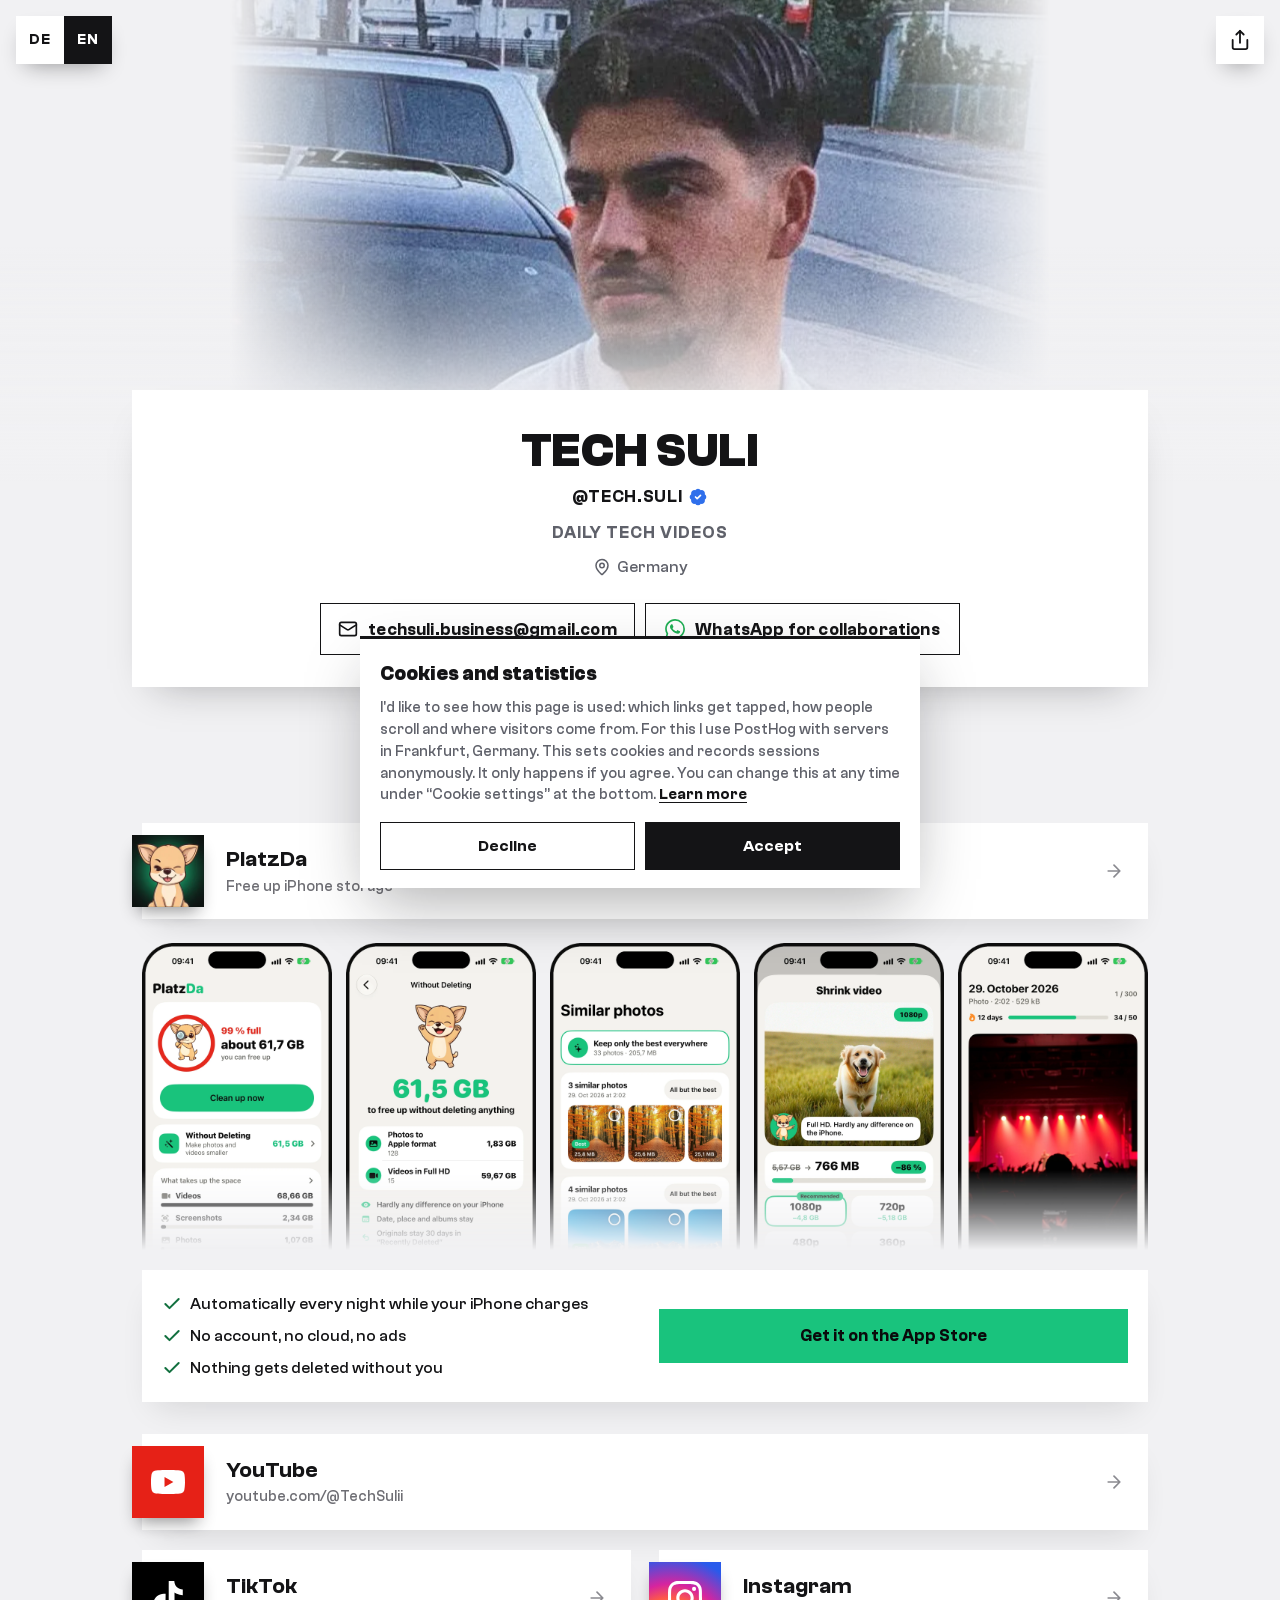
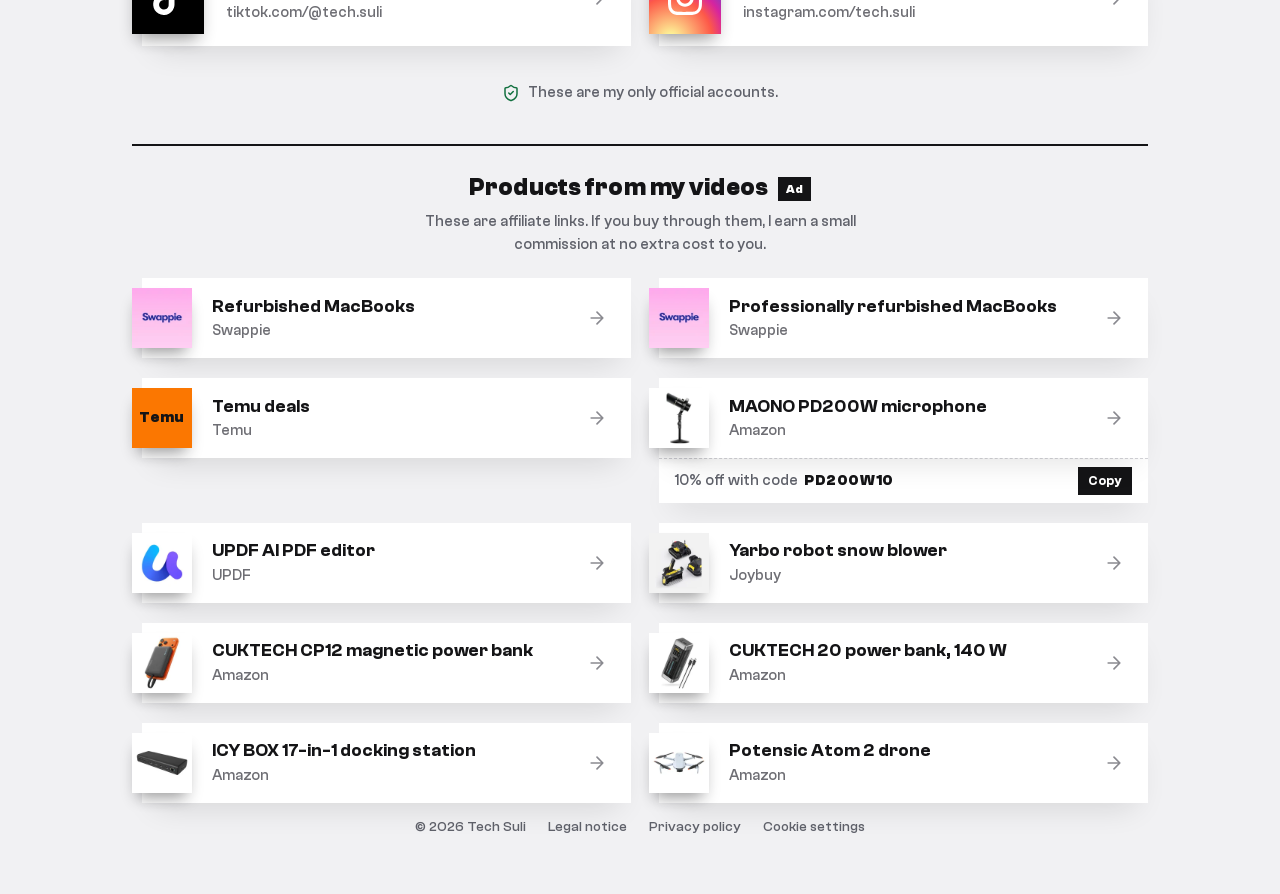
==== commit 53ccbe88: "PlatzDa: Vorteile und Knopf wieder zusammen, Handys mittig und ohne Hund Co-Authored-By: Claude Opus" ====
--- a/index.html
+++ b/index.html
@@ -190,27 +190,36 @@
   .socials .tile svg { width: 34px; height: 34px; }
   .socials .t, .app .t { font-size: 1.375rem; }
 
-  /* Eigene App: Karte, freigestellte Handys, Vorteile und Knopf stehen jeder für sich */
+  /* Eigene App: Karte, Handys und Vorteile mit Knopf stehen jeder für sich.
+     Am Handy immer ein iPhone genau in der Mitte, die Nachbarn schauen links und rechts hervor. */
   .app { margin-top: 32px; }
   .app .item { height: auto; }
   .app .s { white-space: normal; }
   .shots {
-    list-style: none; margin: 16px calc(50% - 50vw) 0; padding: 12px 16px 44px;
-    display: grid; grid-auto-flow: column; grid-auto-columns: min(66vw, 300px); gap: 14px;
-    overflow-x: auto; scroll-snap-type: x proximity; scroll-padding-left: 16px; scrollbar-width: none;
+    --phone: min(64vw, 280px);
+    list-style: none; margin: 24px calc(50% - 50vw) 0; padding: 0 calc(50vw - var(--phone) / 2);
+    display: grid; grid-auto-flow: column; grid-auto-columns: var(--phone); gap: 14px;
+    overflow-x: auto; scroll-snap-type: x mandatory; scrollbar-width: none;
   }
   .shots::-webkit-scrollbar { display: none; }
-  .shots li { scroll-snap-align: start; }
-  .shots img { width: 100%; height: auto; filter: drop-shadow(0 14px 18px rgba(20, 20, 22, .2)); }
-  .perks { list-style: none; margin: -12px 0 0; padding: 0; display: grid; gap: 20px; }
-  .perks .item { grid-template-columns: minmax(0, 1fr); padding-right: 16px; }
-  .perks .item:hover { transform: none; box-shadow: 0 16px 32px -14px rgba(20, 20, 22, .14); }
-  .perks .tile { width: 60px; height: 60px; }
-  .perks .tile svg { width: 28px; height: 28px; }
-  .perks .t { font-size: clamp(1rem, 4.4vw, 1.125rem); }
+  .shots li { scroll-snap-align: center; }
+  .shots img {
+    width: 100%; height: auto;
+    -webkit-mask-image: linear-gradient(to bottom, #000 74%, transparent);
+    mask-image: linear-gradient(to bottom, #000 74%, transparent);
+  }
+  .app-info {
+    display: grid; gap: 16px;
+    margin: 20px 0 0 10px; padding: 20px 16px;
+    background: var(--card);
+    box-shadow: 0 16px 32px -14px rgba(20, 20, 22, .14);
+  }
+  .facts { list-style: none; margin: 0; padding: 0; display: grid; gap: 8px; font-weight: 500; }
+  .facts li { display: flex; gap: 8px; align-items: flex-start; }
+  .facts svg { width: 20px; height: 20px; margin-top: 2px; color: var(--ok); flex: none; }
   .get {
     display: flex; align-items: center; justify-content: center;
-    min-height: 56px; margin: 20px 0 0 10px; padding: 8px 16px;
+    min-height: 54px; padding: 8px 16px;
     background: #19C37D; color: #0A0A0B;
     font-size: 1.0625rem; font-weight: 600; text-decoration: none; text-align: center;
     transition: background-color .2s var(--ease-out);
@@ -270,8 +279,8 @@
     .products { align-items: start; }
   }
   @media (min-width: 1100px) {
-    .shots { grid-auto-columns: 1fr; max-width: 1400px; margin-left: auto; margin-right: auto; width: 100vw; position: relative; left: 50%; transform: translateX(-50%); overflow: visible; padding: 12px 32px 44px; }
-    .perks { grid-template-columns: repeat(3, 1fr); column-gap: 18px; }
+    .shots { margin-left: 10px; margin-right: 0; padding: 0; grid-auto-columns: 1fr; overflow: visible; }
+    .app-info { grid-template-columns: 1fr 1fr; gap: 28px; align-items: center; padding: 22px 20px; }
   }
 </style>
 </head>
@@ -294,8 +303,7 @@
   <symbol id="i-bag" viewBox="0 0 24 24"><g fill="none" stroke="currentColor" stroke-width="2" stroke-linecap="round" stroke-linejoin="round"><path d="M6 2 3 6v14a2 2 0 0 0 2 2h14a2 2 0 0 0 2-2V6l-3-4Z"/><path d="M3 6h18"/><path d="M16 10a4 4 0 0 1-8 0"/></g></symbol>
   <symbol id="i-link" viewBox="0 0 24 24"><g fill="none" stroke="currentColor" stroke-width="2" stroke-linecap="round" stroke-linejoin="round"><path d="M10 13a5 5 0 0 0 7.54.54l3-3a5 5 0 0 0-7.07-7.07l-1.72 1.71"/><path d="M14 11a5 5 0 0 0-7.54-.54l-3 3a5 5 0 0 0 7.07 7.07l1.71-1.71"/></g></symbol>
   <symbol id="i-whatsapp" viewBox="0 0 24 24"><path fill="currentColor" d="M17.472 14.382c-.297-.149-1.758-.867-2.03-.967-.273-.099-.471-.148-.67.15-.197.297-.767.966-.94 1.164-.173.199-.347.223-.644.075-.297-.15-1.255-.463-2.39-1.475-.883-.788-1.48-1.761-1.653-2.059-.173-.297-.018-.458.13-.606.134-.133.298-.347.446-.52.149-.174.198-.298.298-.497.099-.198.05-.371-.025-.52-.075-.149-.669-1.612-.916-2.207-.242-.579-.487-.5-.669-.51-.173-.008-.371-.01-.57-.01-.198 0-.52.074-.792.372-.272.297-1.04 1.016-1.04 2.479 0 1.462 1.065 2.875 1.213 3.074.149.198 2.096 3.2 5.077 4.487.709.306 1.262.489 1.694.625.712.227 1.36.195 1.871.118.571-.085 1.758-.719 2.006-1.413.248-.694.248-1.289.173-1.413-.074-.124-.272-.198-.57-.347m-5.421 7.403h-.004a9.87 9.87 0 01-5.031-1.378l-.361-.214-3.741.982.998-3.648-.235-.374a9.86 9.86 0 01-1.51-5.26c.001-5.45 4.436-9.884 9.888-9.884 2.64 0 5.122 1.030 6.988 2.898a9.825 9.825 0 012.893 6.994c-.003 5.45-4.437 9.884-9.885 9.884m8.413-18.297A11.815 11.815 0 0012.05 0C5.495 0 .16 5.335.157 11.892c0 2.096.547 4.142 1.588 5.945L.057 24l6.305-1.654a11.882 11.882 0 005.683 1.448h.005c6.554 0 11.89-5.335 11.893-11.893a11.821 11.821 0 00-3.48-8.413Z"/></symbol>
-  <symbol id="i-moon" viewBox="0 0 24 24"><path fill="none" stroke="currentColor" stroke-width="2" stroke-linecap="round" stroke-linejoin="round" d="M12 3a6 6 0 0 0 9 9 9 9 0 1 1-9-9Z"/></symbol>
-  <symbol id="i-lock" viewBox="0 0 24 24"><g fill="none" stroke="currentColor" stroke-width="2" stroke-linecap="round" stroke-linejoin="round"><rect width="18" height="11" x="3" y="11" rx="2"/><path d="M7 11V7a5 5 0 0 1 10 0v4"/></g></symbol>
+  <symbol id="i-check" viewBox="0 0 24 24"><path fill="none" stroke="currentColor" stroke-width="2.4" stroke-linecap="round" stroke-linejoin="round" d="M20 6 9 17l-5-5"/></symbol>
   <symbol id="i-right" viewBox="0 0 24 24"><path fill="none" stroke="currentColor" stroke-width="2" stroke-linecap="round" stroke-linejoin="round" d="M5 12h14m-7-7 7 7-7 7"/></symbol>
 </svg>
 
@@ -328,27 +336,20 @@
       <svg class="arrow" aria-hidden="true"><use href="#i-right"/></svg>
     </a>
     <ul class="shots" tabindex="0" aria-label="Bilder aus der App" data-i18n-aria="appShots">
-      <li><img src="assets/platzda/de/1.webp" width="1202" height="2178" alt="" data-shot="1" data-i18n-alt="shot1" loading="lazy" decoding="async"></li>
-      <li><img src="assets/platzda/de/2.webp" width="1202" height="2178" alt="" data-shot="2" data-i18n-alt="shot2" loading="lazy" decoding="async"></li>
-      <li><img src="assets/platzda/de/3.webp" width="1202" height="2178" alt="" data-shot="3" data-i18n-alt="shot3" loading="lazy" decoding="async"></li>
-      <li><img src="assets/platzda/de/4.webp" width="1202" height="2178" alt="" data-shot="4" data-i18n-alt="shot4" loading="lazy" decoding="async"></li>
-      <li><img src="assets/platzda/de/5.webp" width="1202" height="2178" alt="" data-shot="5" data-i18n-alt="shot5" loading="lazy" decoding="async"></li>
+      <li><img src="assets/platzda/de/1.webp" width="1016" height="1640" alt="" data-shot="1" data-i18n-alt="shot1" loading="lazy" decoding="async"></li>
+      <li><img src="assets/platzda/de/2.webp" width="1016" height="1640" alt="" data-shot="2" data-i18n-alt="shot2" loading="lazy" decoding="async"></li>
+      <li><img src="assets/platzda/de/3.webp" width="1016" height="1640" alt="" data-shot="3" data-i18n-alt="shot3" loading="lazy" decoding="async"></li>
+      <li><img src="assets/platzda/de/4.webp" width="1016" height="1640" alt="" data-shot="4" data-i18n-alt="shot4" loading="lazy" decoding="async"></li>
+      <li><img src="assets/platzda/de/5.webp" width="1016" height="1640" alt="" data-shot="5" data-i18n-alt="shot5" loading="lazy" decoding="async"></li>
     </ul>
-    <ul class="perks">
-      <li><div class="item">
-        <span class="tile"><svg aria-hidden="true"><use href="#i-moon"/></svg></span>
-        <span><span class="t" data-i18n="appF1">Jede Nacht automatisch</span><span class="s" data-i18n="appF1s">während dein iPhone lädt</span></span>
-      </div></li>
-      <li><div class="item">
-        <span class="tile"><svg aria-hidden="true"><use href="#i-lock"/></svg></span>
-        <span><span class="t" data-i18n="appF2">Kein Konto</span><span class="s" data-i18n="appF2s">keine Cloud, keine Werbung</span></span>
-      </div></li>
-      <li><div class="item">
-        <span class="tile"><svg aria-hidden="true"><use href="#i-shield"/></svg></span>
-        <span><span class="t" data-i18n="appF3">Nichts wird ohne dich gelöscht</span><span class="s" data-i18n="appF3s">Du bestätigst jedes Löschen</span></span>
-      </div></li>
-    </ul>
-    <a class="get" href="https://apps.apple.com/app/apple-store/id6822024283?pt=129603464&amp;ct=webseite&amp;mt=8" target="_blank" rel="noopener" data-track="platzda" data-i18n="appGet">Im App Store laden</a>
+    <div class="app-info">
+      <ul class="facts">
+        <li><svg aria-hidden="true"><use href="#i-check"/></svg><span data-i18n="appF1">Jede Nacht automatisch, während dein iPhone lädt</span></li>
+        <li><svg aria-hidden="true"><use href="#i-check"/></svg><span data-i18n="appF2">Kein Konto, keine Cloud, keine Werbung</span></li>
+        <li><svg aria-hidden="true"><use href="#i-check"/></svg><span data-i18n="appF3">Nichts wird ohne dich gelöscht</span></li>
+      </ul>
+      <a class="get" href="https://apps.apple.com/app/apple-store/id6822024283?pt=129603464&amp;ct=webseite&amp;mt=8" target="_blank" rel="noopener" data-track="platzda" data-i18n="appGet">Im App Store laden</a>
+    </div>
   </section>
 
   <nav aria-label="Meine Kanäle" data-i18n-aria="channels">
@@ -467,9 +468,9 @@
         appNote: "iPhone voll? PlatzDa macht deine Fotos und Videos kleiner, ohne dass du etwas löschen musst.",
         appSub: "Speicherplatz leeren",
         appShots: "Bilder aus der App",
-        appF1: "Jede Nacht automatisch", appF1s: "während dein iPhone lädt",
-        appF2: "Kein Konto", appF2s: "keine Cloud, keine Werbung",
-        appF3: "Nichts wird ohne dich gelöscht", appF3s: "Du bestätigst jedes Löschen",
+        appF1: "Jede Nacht automatisch, während dein iPhone lädt",
+        appF2: "Kein Konto, keine Cloud, keine Werbung",
+        appF3: "Nichts wird ohne dich gelöscht",
         appGet: "Im App Store laden",
         shot1: "PlatzDa zeigt 99 Prozent vollen Speicher und bietet „Jetzt aufräumen“ an",
         shot2: "61,5 GB frei machen, ohne etwas zu löschen",
@@ -515,9 +516,9 @@
         appNote: "iPhone full? PlatzDa makes your photos and videos smaller, so you don't have to delete anything.",
         appSub: "Free up iPhone storage",
         appShots: "Screens from the app",
-        appF1: "Automatic every night", appF1s: "while your iPhone charges",
-        appF2: "No account", appF2s: "no cloud, no ads",
-        appF3: "Nothing gets deleted without you", appF3s: "You confirm every deletion",
+        appF1: "Automatically every night while your iPhone charges",
+        appF2: "No account, no cloud, no ads",
+        appF3: "Nothing gets deleted without you",
         appGet: "Get it on the App Store",
         shot1: "PlatzDa shows storage 99 percent full and offers to clean up",
         shot2: "Free up 61.5 GB without deleting anything",
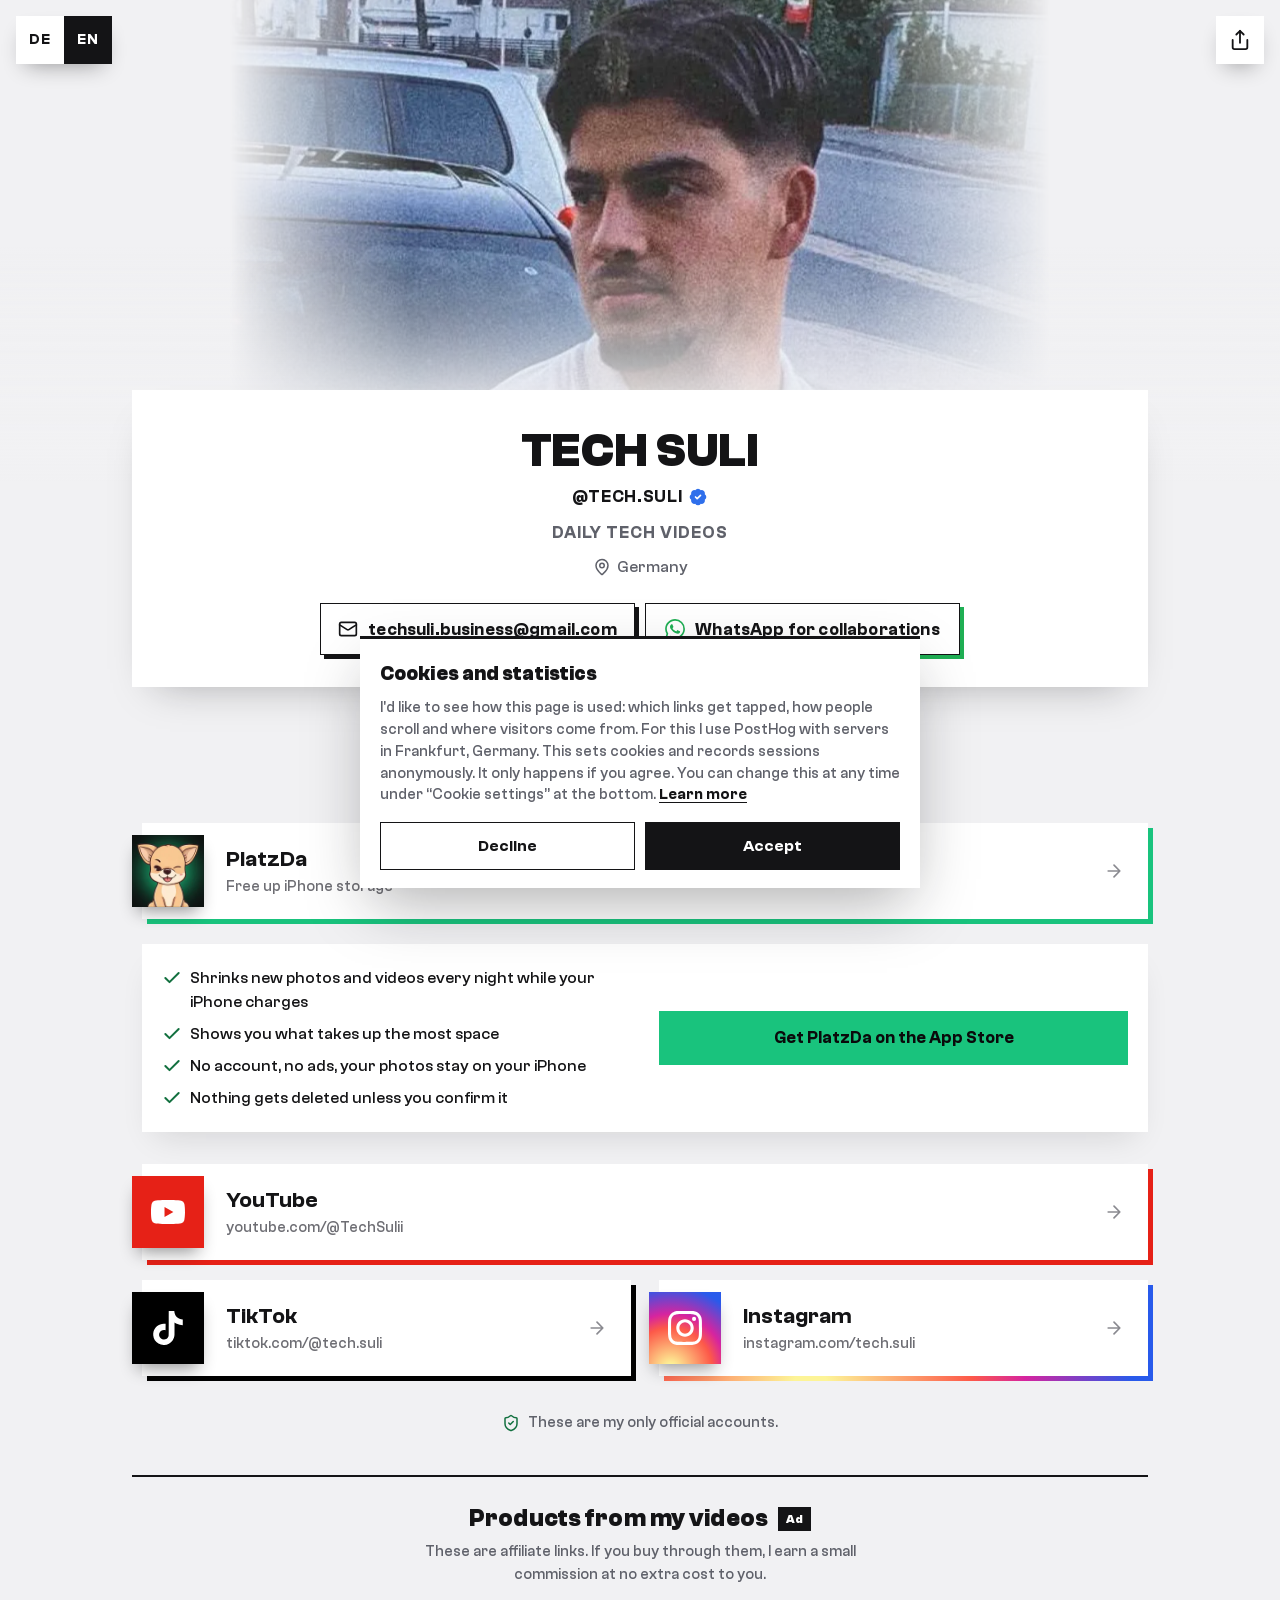
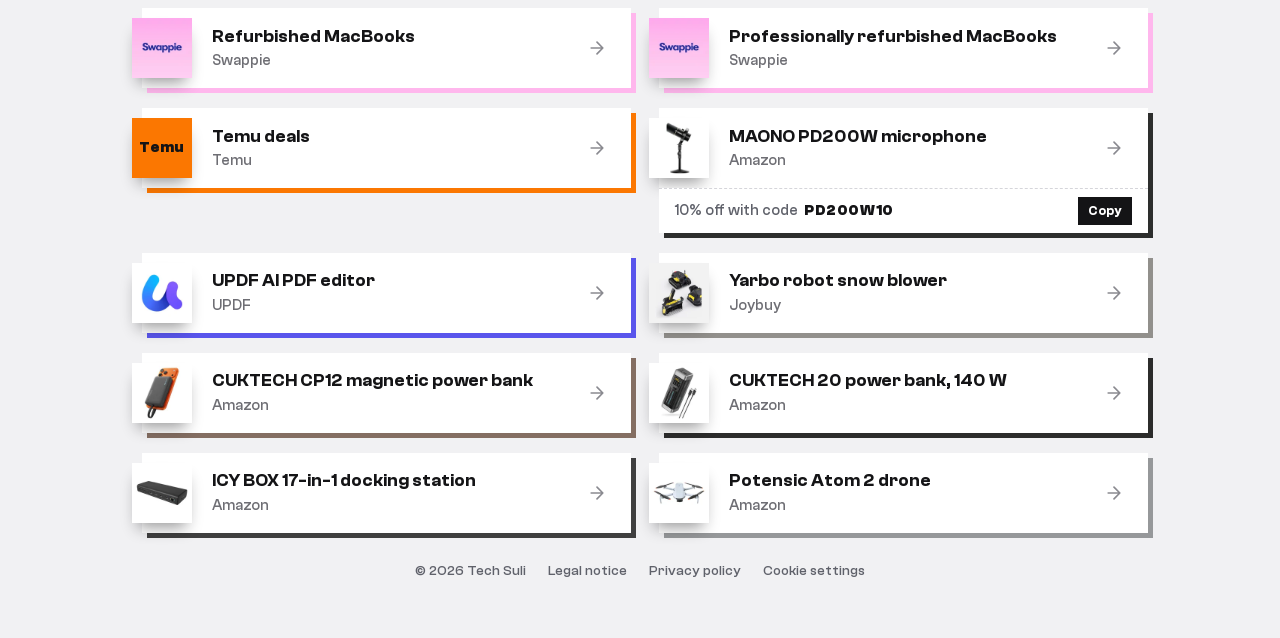
==== commit 97c998d9: "PlatzDa ohne Fotos und klarer erklärt, farbige Schatten an allen Links Co-Authored-By: Claude Opus 5" ====
--- a/index.html
+++ b/index.html
@@ -49,7 +49,6 @@
     line-height: 1.5;
     -webkit-font-smoothing: antialiased;
     min-height: 100dvh;
-    overflow-x: clip;
   }
   ::selection { background: var(--ink); color: #fff; }
   a { color: inherit; }
@@ -123,6 +122,7 @@
     background: var(--card); color: var(--ink);
     font-weight: 600; letter-spacing: .01em; font-size: clamp(.9375rem, 4vw, 1.0625rem);
     text-decoration: none;
+    box-shadow: 4px 4px 0 var(--c, var(--ink));
     transition: background-color .2s var(--ease-out), color .2s var(--ease-out);
   }
   .cbtn:hover { background: var(--ink); color: #fff; }
@@ -143,11 +143,18 @@
     padding: 12px 22px 12px 70px;
     background: var(--card);
     text-decoration: none;
-    box-shadow: 0 16px 32px -14px rgba(20, 20, 22, .14);
-    transition: transform .25s var(--ease-out), box-shadow .25s var(--ease-out);
-  }
-  .item:hover { transform: translateY(-2px); box-shadow: 0 20px 36px -14px rgba(20, 20, 22, .22); }
-  .item:active { transform: scale(.99); }
+    z-index: 1;
+    transition: transform .25s var(--ease-out);
+  }
+  .item:hover { transform: translate(-2px, -2px); }
+  .item:active { transform: translate(3px, 3px); }
+  /* Schatten nach unten rechts in der Farbe des Logos (--c steht am Eintrag) */
+  .group > li, .lift { position: relative; }
+  .group > li::before, .lift::before {
+    content: "";
+    position: absolute; left: 15px; right: -5px; top: 5px; bottom: -5px;
+    background: var(--c, var(--ink));
+  }
   .item > span:not(.tile) { min-width: 0; }
   .tile {
     position: absolute; left: -10px; top: 50%;
@@ -170,7 +177,7 @@
     border: 0; border-top: 1.5px dashed #D5D5DA;
     background: var(--card); color: var(--ink-2);
     font: inherit; font-size: .9375rem; font-weight: 500; text-align: left;
-    box-shadow: 0 16px 32px -14px rgba(20, 20, 22, .14);
+    position: relative; z-index: 1;
     cursor: pointer;
   }
   .code b { color: var(--ink); font-weight: 700; letter-spacing: .04em; }
@@ -179,6 +186,7 @@
   .yt { background: #E62117; }
   .tt { background: #000; }
   .ig { background: radial-gradient(circle at 30% 107%, #fdf497 0%, #fdf497 5%, #fd5949 45%, #d6249f 60%, #285AEB 90%); }
+  .c-ig { --c: radial-gradient(circle at 30% 107%, #fdf497 0%, #fdf497 5%, #fd5949 45%, #d6249f 60%, #285AEB 90%); }
   .t { display: block; font-size: clamp(1rem, 4.4vw, 1.125rem); font-weight: 600; letter-spacing: 0; line-height: 1.25; }
   .s { display: block; margin-top: 3px; font-size: .9375rem; font-weight: 500; color: #6E6E74; line-height: 1.3; overflow: hidden; text-overflow: ellipsis; white-space: nowrap; }
   .arrow { width: 20px; height: 20px; color: #8A8A90; transition: transform .25s var(--ease-out), color .25s var(--ease-out); }
@@ -190,27 +198,13 @@
   .socials .tile svg { width: 34px; height: 34px; }
   .socials .t, .app .t { font-size: 1.375rem; }
 
-  /* Eigene App: Karte, Handys und Vorteile mit Knopf stehen jeder für sich.
-     Am Handy immer ein iPhone genau in der Mitte, die Nachbarn schauen links und rechts hervor. */
+  /* Eigene App: Karte oben, darunter die Erklärung mit Knopf */
   .app { margin-top: 32px; }
   .app .item { height: auto; }
   .app .s { white-space: normal; }
-  .shots {
-    --phone: min(64vw, 280px);
-    list-style: none; margin: 24px calc(50% - 50vw) 0; padding: 0 calc(50vw - var(--phone) / 2);
-    display: grid; grid-auto-flow: column; grid-auto-columns: var(--phone); gap: 14px;
-    overflow-x: auto; scroll-snap-type: x mandatory; scrollbar-width: none;
-  }
-  .shots::-webkit-scrollbar { display: none; }
-  .shots li { scroll-snap-align: center; }
-  .shots img {
-    width: 100%; height: auto;
-    -webkit-mask-image: linear-gradient(to bottom, #000 74%, transparent);
-    mask-image: linear-gradient(to bottom, #000 74%, transparent);
-  }
   .app-info {
     display: grid; gap: 16px;
-    margin: 20px 0 0 10px; padding: 20px 16px;
+    margin: 25px 0 0 10px; padding: 20px 16px;
     background: var(--card);
     box-shadow: 0 16px 32px -14px rgba(20, 20, 22, .14);
   }
@@ -235,7 +229,7 @@
 
   .trust { display: flex; align-items: center; justify-content: center; gap: 8px; margin: 36px 0 0; color: var(--ink-2); font-size: .9375rem; text-align: center; }
   .trust svg { width: 18px; height: 18px; color: var(--ok); flex: none; }
-  footer { display: flex; justify-content: center; flex-wrap: wrap; gap: 6px 22px; margin-top: 14px; font-size: .875rem; color: var(--ink-2); padding-bottom: env(safe-area-inset-bottom); }
+  footer { display: flex; justify-content: center; flex-wrap: wrap; gap: 6px 22px; margin-top: 28px; font-size: .875rem; color: var(--ink-2); padding-bottom: env(safe-area-inset-bottom); }
   footer a, .linkbtn { text-decoration: none; }
   .linkbtn { padding: 0; border: 0; background: none; color: inherit; font: inherit; cursor: pointer; }
   .linkbtn:hover { color: var(--ink); text-decoration: underline; text-underline-offset: 3px; }
@@ -279,7 +273,6 @@
     .products { align-items: start; }
   }
   @media (min-width: 1100px) {
-    .shots { margin-left: 10px; margin-right: 0; padding: 0; grid-auto-columns: 1fr; overflow: visible; }
     .app-info { grid-template-columns: 1fr 1fr; gap: 28px; align-items: center; padding: 22px 20px; }
   }
 </style>
@@ -323,48 +316,42 @@
     <p class="place"><svg aria-hidden="true"><use href="#i-pin"/></svg>Germany</p>
     <ul class="contact" aria-label="Kontakt" data-i18n-aria="contact">
       <li><a class="cbtn" href="mailto:Techsuli.business@gmail.com?subject=Anfrage" data-mail data-track="mail"><svg aria-hidden="true"><use href="#i-mail"/></svg><span>techsuli.business<wbr>@gmail.com</span></a></li>
-      <li><a class="cbtn" href="#kontakt" data-wa data-track="whatsapp" target="_blank" rel="noopener"><svg class="wa" aria-hidden="true"><use href="#i-whatsapp"/></svg><span data-i18n="wa">WhatsApp für Kooperationen</span></a></li>
+      <li><a class="cbtn" style="--c:#1FAF54" href="#kontakt" data-wa data-track="whatsapp" target="_blank" rel="noopener"><svg class="wa" aria-hidden="true"><use href="#i-whatsapp"/></svg><span data-i18n="wa">WhatsApp für Kooperationen</span></a></li>
     </ul>
   </header>
 
   <section class="app" aria-labelledby="app-titel">
     <div class="head"><h2 id="app-titel" data-i18n="appHead">Meine App</h2><span class="ad" data-i18n="ad">Werbung</span></div>
     <p class="note" data-i18n="appNote">iPhone voll? PlatzDa macht deine Fotos und Videos kleiner, ohne dass du etwas löschen musst.</p>
-    <a class="item" href="https://apps.apple.com/app/apple-store/id6822024283?pt=129603464&amp;ct=webseite&amp;mt=8" target="_blank" rel="noopener" data-track="platzda">
+    <div class="lift" style="--c:#19C37D"><a class="item" href="https://apps.apple.com/app/apple-store/id6822024283?pt=129603464&amp;ct=webseite&amp;mt=8" target="_blank" rel="noopener" data-track="platzda">
       <span class="tile ph"><img src="assets/platzda/icon.webp" width="160" height="160" alt="" decoding="async"></span>
       <span><span class="t">PlatzDa</span><span class="s" data-i18n="appSub">Speicherplatz leeren</span></span>
       <svg class="arrow" aria-hidden="true"><use href="#i-right"/></svg>
-    </a>
-    <ul class="shots" tabindex="0" aria-label="Bilder aus der App" data-i18n-aria="appShots">
-      <li><img src="assets/platzda/de/1.webp" width="1016" height="1640" alt="" data-shot="1" data-i18n-alt="shot1" loading="lazy" decoding="async"></li>
-      <li><img src="assets/platzda/de/2.webp" width="1016" height="1640" alt="" data-shot="2" data-i18n-alt="shot2" loading="lazy" decoding="async"></li>
-      <li><img src="assets/platzda/de/3.webp" width="1016" height="1640" alt="" data-shot="3" data-i18n-alt="shot3" loading="lazy" decoding="async"></li>
-      <li><img src="assets/platzda/de/4.webp" width="1016" height="1640" alt="" data-shot="4" data-i18n-alt="shot4" loading="lazy" decoding="async"></li>
-      <li><img src="assets/platzda/de/5.webp" width="1016" height="1640" alt="" data-shot="5" data-i18n-alt="shot5" loading="lazy" decoding="async"></li>
-    </ul>
+    </a></div>
     <div class="app-info">
       <ul class="facts">
-        <li><svg aria-hidden="true"><use href="#i-check"/></svg><span data-i18n="appF1">Jede Nacht automatisch, während dein iPhone lädt</span></li>
-        <li><svg aria-hidden="true"><use href="#i-check"/></svg><span data-i18n="appF2">Kein Konto, keine Cloud, keine Werbung</span></li>
-        <li><svg aria-hidden="true"><use href="#i-check"/></svg><span data-i18n="appF3">Nichts wird ohne dich gelöscht</span></li>
+        <li><svg aria-hidden="true"><use href="#i-check"/></svg><span data-i18n="appF1">Macht neue Fotos und Videos jede Nacht kleiner, während dein iPhone lädt</span></li>
+        <li><svg aria-hidden="true"><use href="#i-check"/></svg><span data-i18n="appF2">Zeigt dir, was den meisten Platz frisst</span></li>
+        <li><svg aria-hidden="true"><use href="#i-check"/></svg><span data-i18n="appF3">Kein Konto, keine Werbung, deine Fotos bleiben auf deinem iPhone</span></li>
+        <li><svg aria-hidden="true"><use href="#i-check"/></svg><span data-i18n="appF4">Gelöscht wird nur, was du bestätigst</span></li>
       </ul>
-      <a class="get" href="https://apps.apple.com/app/apple-store/id6822024283?pt=129603464&amp;ct=webseite&amp;mt=8" target="_blank" rel="noopener" data-track="platzda" data-i18n="appGet">Im App Store laden</a>
+      <a class="get" href="https://apps.apple.com/app/apple-store/id6822024283?pt=129603464&amp;ct=webseite&amp;mt=8" target="_blank" rel="noopener" data-track="platzda" data-i18n="appGet">PlatzDa im App Store laden</a>
     </div>
   </section>
 
   <nav aria-label="Meine Kanäle" data-i18n-aria="channels">
     <ul class="group socials">
-      <li><a class="item" href="https://www.youtube.com/@TechSulii" target="_blank" rel="noopener" data-track="youtube">
+      <li style="--c:#E62117"><a class="item" href="https://www.youtube.com/@TechSulii" target="_blank" rel="noopener" data-track="youtube">
         <span class="tile yt"><svg aria-hidden="true"><use href="#i-youtube"/></svg></span>
         <span><span class="t">YouTube</span><span class="s">youtube.com/@TechSulii</span></span>
         <svg class="arrow" aria-hidden="true"><use href="#i-right"/></svg>
       </a></li>
-      <li><a class="item" href="https://tiktok.com/@tech.suli" target="_blank" rel="noopener" data-track="tiktok">
+      <li style="--c:#000"><a class="item" href="https://tiktok.com/@tech.suli" target="_blank" rel="noopener" data-track="tiktok">
         <span class="tile tt"><svg aria-hidden="true"><use href="#i-tiktok"/></svg></span>
         <span><span class="t">TikTok</span><span class="s">tiktok.com/@tech.suli</span></span>
         <svg class="arrow" aria-hidden="true"><use href="#i-right"/></svg>
       </a></li>
-      <li><a class="item" href="https://instagram.com/tech.suli" target="_blank" rel="noopener" data-track="instagram">
+      <li class="c-ig"><a class="item" href="https://instagram.com/tech.suli" target="_blank" rel="noopener" data-track="instagram">
         <span class="tile ig"><svg aria-hidden="true"><use href="#i-instagram"/></svg></span>
         <span><span class="t">Instagram</span><span class="s">instagram.com/tech.suli</span></span>
         <svg class="arrow" aria-hidden="true"><use href="#i-right"/></svg>
@@ -379,53 +366,53 @@
     <div class="head"><h2 id="produkte" data-i18n="products">Produkte aus meinen Videos</h2><span class="ad" data-i18n="ad">Werbung</span></div>
     <p class="note" data-i18n="note">Das sind Affiliate-Links. Kaufst du darüber, bekomme ich eine kleine Provision. Für dich ändert sich am Preis nichts.</p>
     <ul class="group products">
-      <li><a class="item" href="https://swappie.com/de/macbook/?utm_source=tech.suli&amp;utm_medium=influencer&amp;utm_campaign=macbook_launch_de&amp;utm_content=instagram" target="_blank" rel="noopener sponsored" data-track="swappie-macbook">
+      <li style="--c:#FFB7ED"><a class="item" href="https://swappie.com/de/macbook/?utm_source=tech.suli&amp;utm_medium=influencer&amp;utm_campaign=macbook_launch_de&amp;utm_content=instagram" target="_blank" rel="noopener sponsored" data-track="swappie-macbook">
         <span class="tile ph"><img src="assets/produkte/swappie.webp" width="160" height="160" alt="" decoding="async"></span>
         <span><span class="t" data-i18n="p_swappie1">Refurbished MacBooks</span><span class="s">Swappie</span></span>
         <svg class="arrow" aria-hidden="true"><use href="#i-right"/></svg>
       </a></li>
-      <li><a class="item" href="https://swappie.com/de/professionell-refurbished-macbooks" target="_blank" rel="noopener sponsored" data-track="swappie-pro">
+      <li style="--c:#FFB7ED"><a class="item" href="https://swappie.com/de/professionell-refurbished-macbooks" target="_blank" rel="noopener sponsored" data-track="swappie-pro">
         <span class="tile ph"><img src="assets/produkte/swappie.webp" width="160" height="160" alt="" decoding="async"></span>
         <span><span class="t" data-i18n="p_swappie2">Professionell aufbereitete MacBooks</span><span class="s">Swappie</span></span>
         <svg class="arrow" aria-hidden="true"><use href="#i-right"/></svg>
       </a></li>
-      <li><a class="item" href="https://app.temu.com/k/euzpedl14fn" target="_blank" rel="noopener sponsored" data-track="temu">
+      <li style="--c:#FB7701"><a class="item" href="https://app.temu.com/k/euzpedl14fn" target="_blank" rel="noopener sponsored" data-track="temu">
         <span class="tile temu" aria-hidden="true">Temu</span>
         <span><span class="t" data-i18n="p_temu">Temu Angebote</span><span class="s">Temu</span></span>
         <svg class="arrow" aria-hidden="true"><use href="#i-right"/></svg>
       </a></li>
-      <li class="has-code"><a class="item" href="https://bit.ly/40eWTc4" target="_blank" rel="noopener sponsored" data-track="maono">
+      <li class="has-code" style="--c:#2D2E2D"><a class="item" href="https://bit.ly/40eWTc4" target="_blank" rel="noopener sponsored" data-track="maono">
         <span class="tile ph"><img src="assets/produkte/maono.webp" width="160" height="160" alt="" decoding="async"></span>
         <span><span class="t" data-i18n="p_maono">MAONO PD200W Mikrofon</span><span class="s">Amazon</span></span>
         <svg class="arrow" aria-hidden="true"><use href="#i-right"/></svg>
       </a>
         <button class="code" type="button" data-code="PD200W10"><span data-i18n="codeLabel">10 % Rabatt mit Code</span> <b>PD200W10</b><span class="code-act" data-i18n="copy">Kopieren</span></button></li>
-      <li><a class="item" href="https://updf.com/de/updf-sales-promotion/?utm_source=tiktok-tech.suli-2601-claire&amp;utm_medium=de&amp;utm_campaign=claire202601&amp;packageKey=overseapromotion" target="_blank" rel="noopener sponsored" data-track="updf">
+      <li style="--c:#5955EC"><a class="item" href="https://updf.com/de/updf-sales-promotion/?utm_source=tiktok-tech.suli-2601-claire&amp;utm_medium=de&amp;utm_campaign=claire202601&amp;packageKey=overseapromotion" target="_blank" rel="noopener sponsored" data-track="updf">
         <span class="tile ph"><img src="assets/produkte/updf.webp" width="160" height="160" alt="" decoding="async"></span>
         <span><span class="t" data-i18n="p_updf">UPDF PDF-Editor mit KI</span><span class="s">UPDF</span></span>
         <svg class="arrow" aria-hidden="true"><use href="#i-right"/></svg>
       </a></li>
-      <li><a class="item" href="https://bit.ly/techie_nomad007DEJOYBUY" target="_blank" rel="noopener sponsored" data-track="yarbo">
+      <li style="--c:#92908C"><a class="item" href="https://bit.ly/techie_nomad007DEJOYBUY" target="_blank" rel="noopener sponsored" data-track="yarbo">
         <span class="tile ph"><img src="assets/produkte/yarbo.webp" width="160" height="160" alt="" decoding="async"></span>
         <span><span class="t" data-i18n="p_snow">Yarbo Schneefräsen-Roboter</span><span class="s">Joybuy</span></span>
         <svg class="arrow" aria-hidden="true"><use href="#i-right"/></svg>
       </a></li>
-      <li><a class="item" href="https://s.whaee.com/ojgVKiz" target="_blank" rel="noopener sponsored" data-track="cuktech-cp12">
+      <li style="--c:#846E62"><a class="item" href="https://s.whaee.com/ojgVKiz" target="_blank" rel="noopener sponsored" data-track="cuktech-cp12">
         <span class="tile ph"><img src="assets/produkte/cuktech-cp12.webp" width="160" height="160" alt="" decoding="async"></span>
         <span><span class="t" data-i18n="p_cp12">CUKTECH CP12 Magnet-Powerbank</span><span class="s">Amazon</span></span>
         <svg class="arrow" aria-hidden="true"><use href="#i-right"/></svg>
       </a></li>
-      <li><a class="item" href="https://s.whaee.com/WyYWq63" target="_blank" rel="noopener sponsored" data-track="cuktech-20">
+      <li style="--c:#2C2C2B"><a class="item" href="https://s.whaee.com/WyYWq63" target="_blank" rel="noopener sponsored" data-track="cuktech-20">
         <span class="tile ph"><img src="assets/produkte/cuktech-20.webp" width="160" height="160" alt="" decoding="async"></span>
         <span><span class="t" data-i18n="p_c20">CUKTECH 20 Powerbank, 140 W</span><span class="s">Amazon</span></span>
         <svg class="arrow" aria-hidden="true"><use href="#i-right"/></svg>
       </a></li>
-      <li><a class="item" href="https://www.amazon.de/dp/B0FQV9N5B5?maas=maas_adg_312D055B4F019CC8E00F7808FC3D951E_afap_abs" target="_blank" rel="noopener sponsored" data-track="icybox">
+      <li style="--c:#3F3F3F"><a class="item" href="https://www.amazon.de/dp/B0FQV9N5B5?maas=maas_adg_312D055B4F019CC8E00F7808FC3D951E_afap_abs" target="_blank" rel="noopener sponsored" data-track="icybox">
         <span class="tile ph"><img src="assets/produkte/icybox.webp" width="160" height="160" alt="" decoding="async"></span>
         <span><span class="t" data-i18n="p_icy">ICY BOX Dockingstation 17-in-1</span><span class="s">Amazon</span></span>
         <svg class="arrow" aria-hidden="true"><use href="#i-right"/></svg>
       </a></li>
-      <li><a class="item" href="https://www.amazon.de/dp/B0FSDQ49RM?maas=maas_adg_2357D6CCCBAA4222D9898C0796827B97_afap_abs" target="_blank" rel="noopener sponsored" data-track="potensic">
+      <li style="--c:#96989A"><a class="item" href="https://www.amazon.de/dp/B0FSDQ49RM?maas=maas_adg_2357D6CCCBAA4222D9898C0796827B97_afap_abs" target="_blank" rel="noopener sponsored" data-track="potensic">
         <span class="tile ph"><img src="assets/produkte/potensic.webp" width="160" height="160" alt="" decoding="async"></span>
         <span><span class="t" data-i18n="p_drone">Potensic Atom 2 Drohne</span><span class="s">Amazon</span></span>
         <svg class="arrow" aria-hidden="true"><use href="#i-right"/></svg>
@@ -467,16 +454,11 @@
         appHead: "Meine App",
         appNote: "iPhone voll? PlatzDa macht deine Fotos und Videos kleiner, ohne dass du etwas löschen musst.",
         appSub: "Speicherplatz leeren",
-        appShots: "Bilder aus der App",
-        appF1: "Jede Nacht automatisch, während dein iPhone lädt",
-        appF2: "Kein Konto, keine Cloud, keine Werbung",
-        appF3: "Nichts wird ohne dich gelöscht",
-        appGet: "Im App Store laden",
-        shot1: "PlatzDa zeigt 99 Prozent vollen Speicher und bietet „Jetzt aufräumen“ an",
-        shot2: "61,5 GB frei machen, ohne etwas zu löschen",
-        shot3: "Ähnliche Fotos nebeneinander, das beste ist markiert",
-        shot4: "Ein Video wird von 5,57 GB auf 766 MB verkleinert",
-        shot5: "Fotos per Wischen aussortieren",
+        appF1: "Macht neue Fotos und Videos jede Nacht kleiner, während dein iPhone lädt",
+        appF2: "Zeigt dir, was den meisten Platz frisst",
+        appF3: "Kein Konto, keine Werbung, deine Fotos bleiben auf deinem iPhone",
+        appF4: "Gelöscht wird nur, was du bestätigst",
+        appGet: "PlatzDa im App Store laden",
         trust: "Das sind meine einzigen echten Accounts.",
         products: "Produkte aus meinen Videos",
         ad: "Werbung",
@@ -515,16 +497,11 @@
         appHead: "My app",
         appNote: "iPhone full? PlatzDa makes your photos and videos smaller, so you don't have to delete anything.",
         appSub: "Free up iPhone storage",
-        appShots: "Screens from the app",
-        appF1: "Automatically every night while your iPhone charges",
-        appF2: "No account, no cloud, no ads",
-        appF3: "Nothing gets deleted without you",
-        appGet: "Get it on the App Store",
-        shot1: "PlatzDa shows storage 99 percent full and offers to clean up",
-        shot2: "Free up 61.5 GB without deleting anything",
-        shot3: "Similar photos side by side with the best one marked",
-        shot4: "A video shrinks from 5.57 GB to 766 MB",
-        shot5: "Sort photos by swiping",
+        appF1: "Shrinks new photos and videos every night while your iPhone charges",
+        appF2: "Shows you what takes up the most space",
+        appF3: "No account, no ads, your photos stay on your iPhone",
+        appF4: "Nothing gets deleted unless you confirm it",
+        appGet: "Get PlatzDa on the App Store",
         trust: "These are my only official accounts.",
         products: "Products from my videos",
         ad: "Ad",
@@ -563,7 +540,6 @@
       document.querySelectorAll("[data-i18n]").forEach(function (el) { el.textContent = t[el.getAttribute("data-i18n")]; });
       document.querySelectorAll("[data-i18n-aria]").forEach(function (el) { el.setAttribute("aria-label", t[el.getAttribute("data-i18n-aria")]); });
       document.querySelectorAll("[data-i18n-alt]").forEach(function (el) { el.setAttribute("alt", t[el.getAttribute("data-i18n-alt")]); });
-      document.querySelectorAll("[data-shot]").forEach(function (img) { img.src = "assets/platzda/" + lang + "/" + img.getAttribute("data-shot") + ".webp"; });
       document.querySelector("[data-mail]").href = "mailto:Techsuli.business@gmail.com?subject=" + encodeURIComponent(t.mailSubject);
       document.querySelectorAll("[data-lang]").forEach(function (b) { b.setAttribute("aria-pressed", b.getAttribute("data-lang") === lang ? "true" : "false"); });
     }
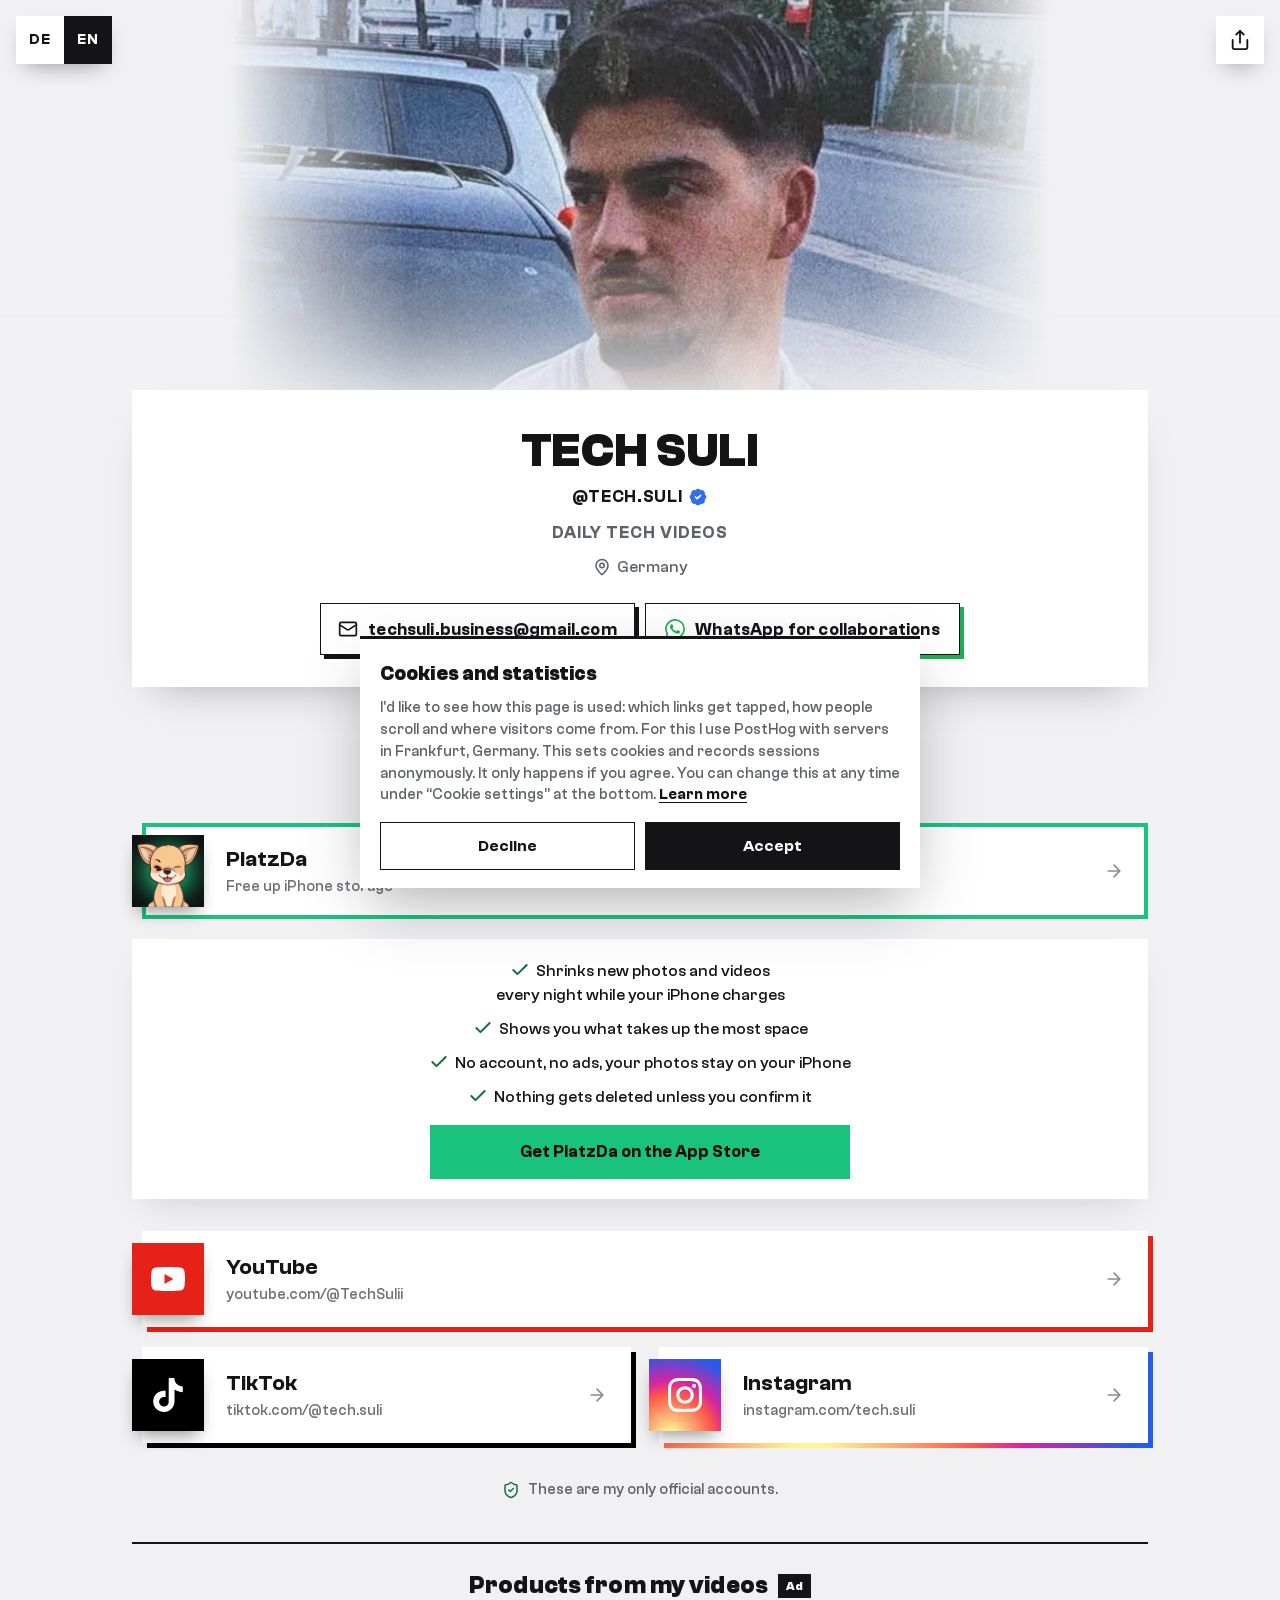
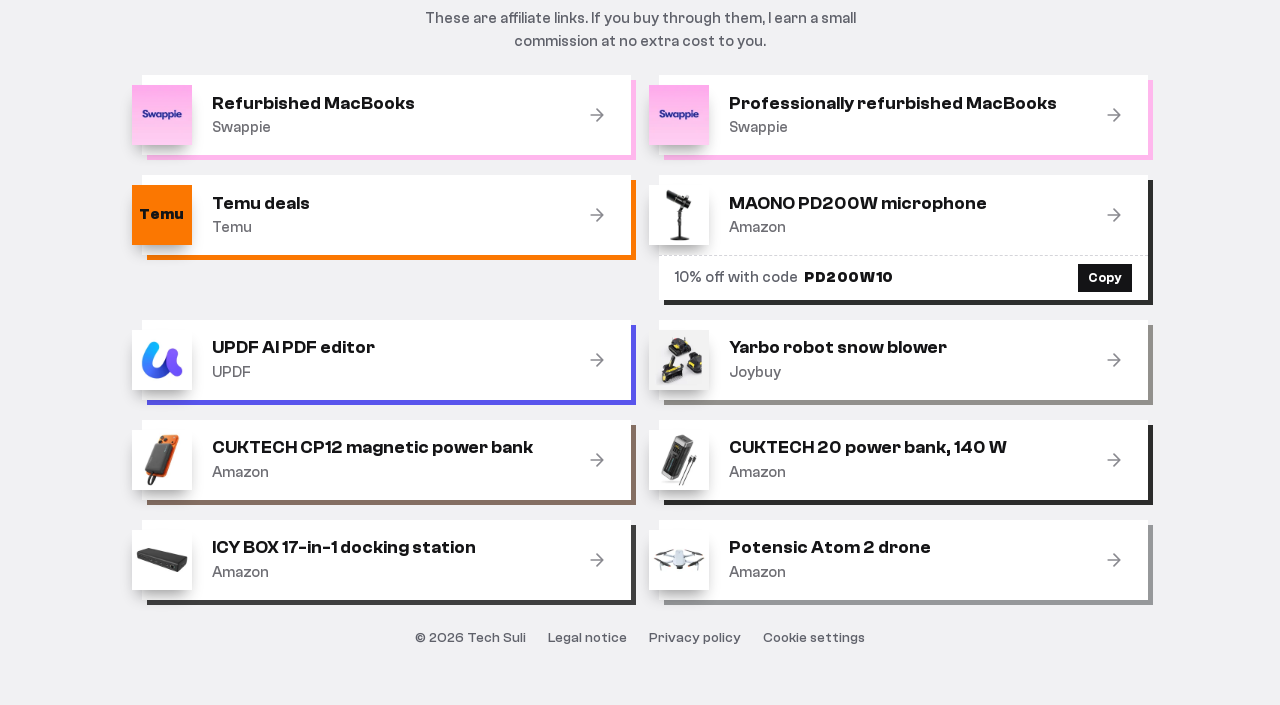
==== commit 00708493: "PlatzDa: Infos mittig, grüner Rahmen rundum um die App-Karte Co-Authored-By: Claude Opus 5.5 <norepl" ====
--- a/index.html
+++ b/index.html
@@ -202,18 +202,20 @@
   .app { margin-top: 32px; }
   .app .item { height: auto; }
   .app .s { white-space: normal; }
+  /* Nur die App: grüner Rahmen rundum statt Schatten */
+  .app .item { box-shadow: inset 0 0 0 4px var(--c); }
+  .app .lift::before { content: none; }
   .app-info {
-    display: grid; gap: 16px;
-    margin: 25px 0 0 10px; padding: 20px 16px;
+    display: grid; gap: 16px; justify-items: center;
+    margin: 20px 0 0; padding: 20px 16px;
     background: var(--card);
     box-shadow: 0 16px 32px -14px rgba(20, 20, 22, .14);
   }
-  .facts { list-style: none; margin: 0; padding: 0; display: grid; gap: 8px; font-weight: 500; }
-  .facts li { display: flex; gap: 8px; align-items: flex-start; }
-  .facts svg { width: 20px; height: 20px; margin-top: 2px; color: var(--ok); flex: none; }
+  .facts { list-style: none; margin: 0; padding: 0; display: grid; gap: 10px; max-width: 48ch; font-weight: 500; text-align: center; text-wrap: balance; }
+  .facts svg { width: 20px; height: 20px; margin-right: 6px; vertical-align: -4px; color: var(--ok); }
   .get {
     display: flex; align-items: center; justify-content: center;
-    min-height: 54px; padding: 8px 16px;
+    width: 100%; max-width: 420px; min-height: 54px; padding: 8px 16px;
     background: #19C37D; color: #0A0A0B;
     font-size: 1.0625rem; font-weight: 600; text-decoration: none; text-align: center;
     transition: background-color .2s var(--ease-out);
@@ -271,9 +273,6 @@
     .group { grid-template-columns: 1fr 1fr; column-gap: 18px; row-gap: 20px; }
     .socials li:first-child { grid-column: 1 / -1; }
     .products { align-items: start; }
-  }
-  @media (min-width: 1100px) {
-    .app-info { grid-template-columns: 1fr 1fr; gap: 28px; align-items: center; padding: 22px 20px; }
   }
 </style>
 </head>
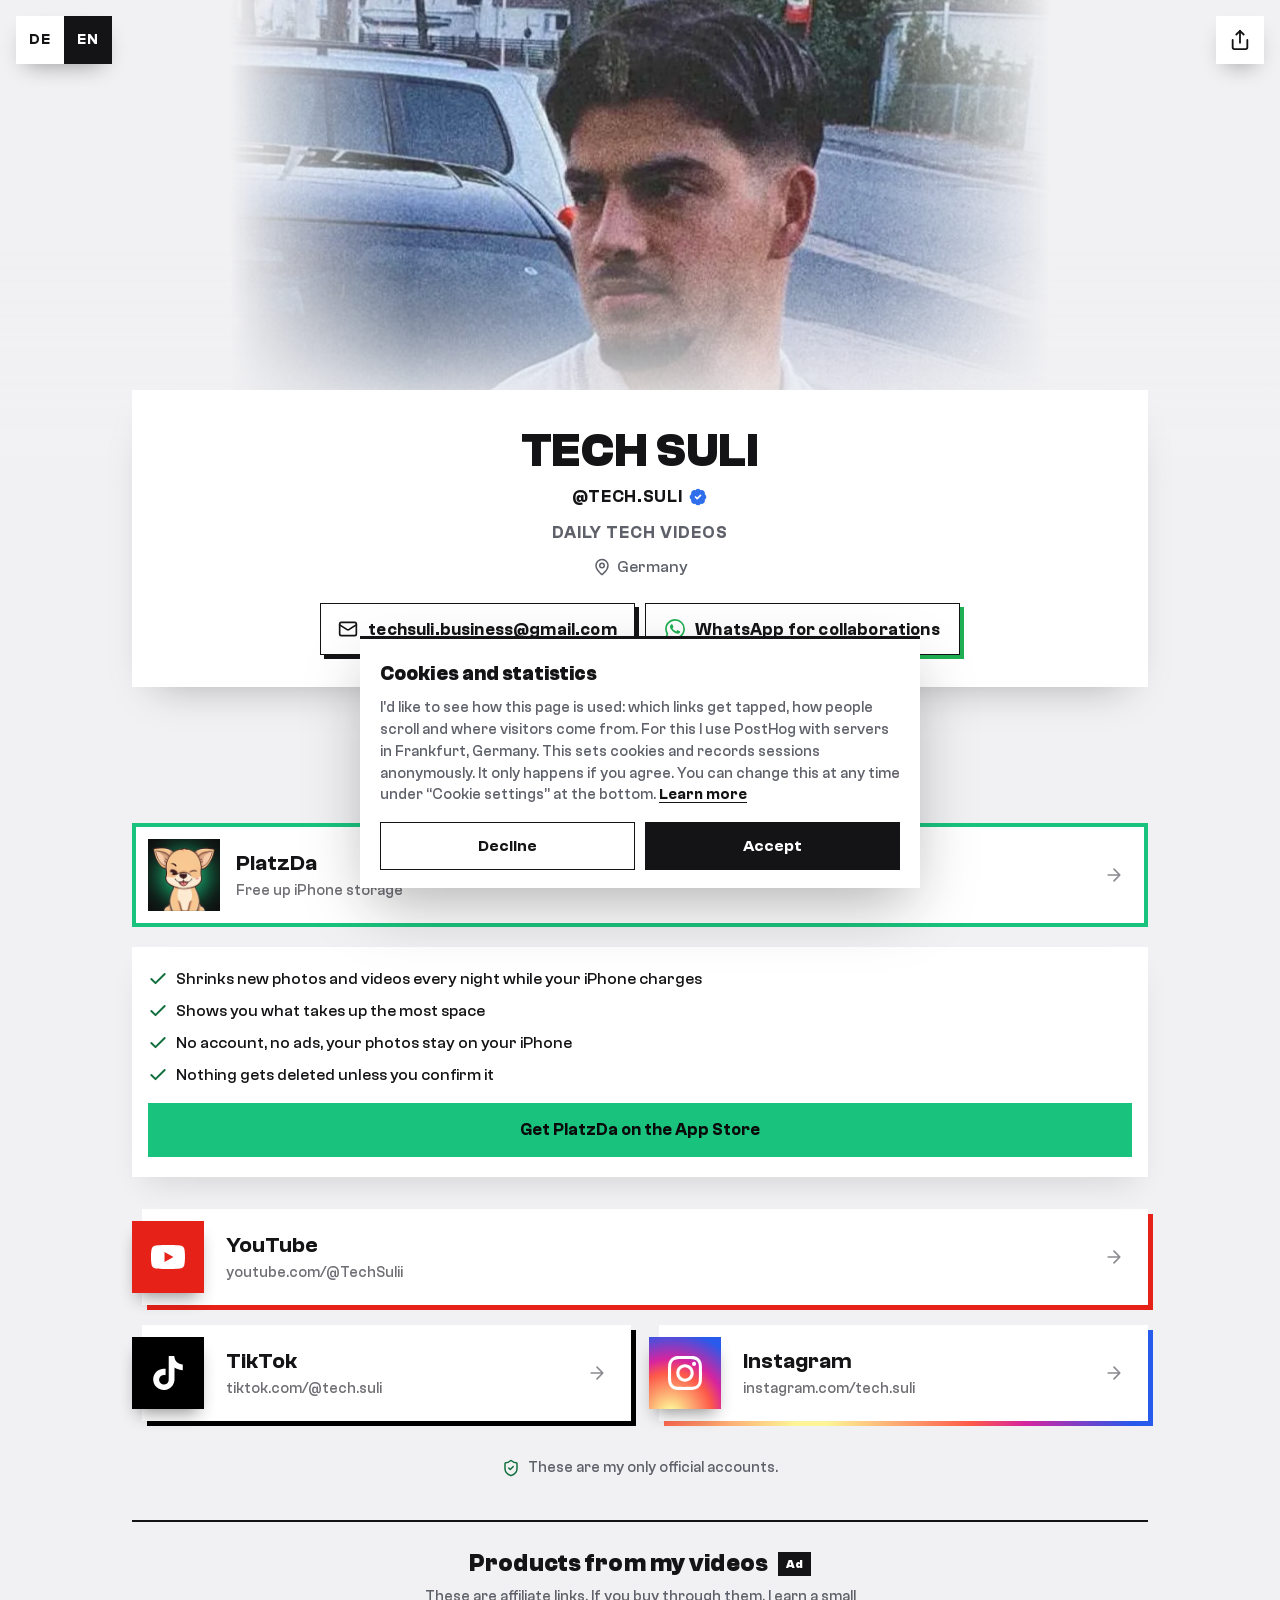
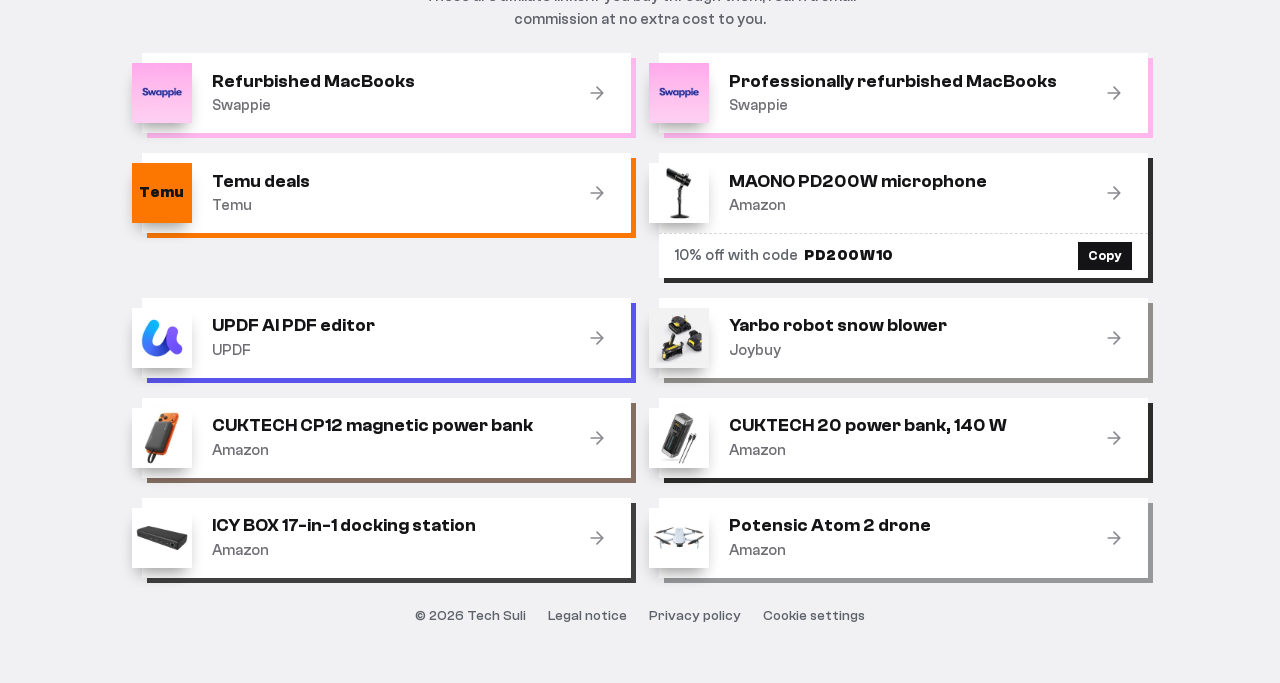
==== commit 0eeba573: "PlatzDa: Infos linksbündig, Icon sitzt im grünen Rahmen Co-Authored-By: Claude Opus 5.5 <noreply@ant" ====
--- a/index.html
+++ b/index.html
@@ -203,19 +203,21 @@
   .app .item { height: auto; }
   .app .s { white-space: normal; }
   /* Nur die App: grüner Rahmen rundum statt Schatten */
-  .app .item { box-shadow: inset 0 0 0 4px var(--c); }
+  .app .item { min-height: 104px; margin-left: 0; padding-left: 104px; box-shadow: inset 0 0 0 4px var(--c); }
+  .app .tile { left: 16px; box-shadow: none; }
   .app .lift::before { content: none; }
   .app-info {
-    display: grid; gap: 16px; justify-items: center;
+    display: grid; gap: 16px;
     margin: 20px 0 0; padding: 20px 16px;
     background: var(--card);
     box-shadow: 0 16px 32px -14px rgba(20, 20, 22, .14);
   }
-  .facts { list-style: none; margin: 0; padding: 0; display: grid; gap: 10px; max-width: 48ch; font-weight: 500; text-align: center; text-wrap: balance; }
-  .facts svg { width: 20px; height: 20px; margin-right: 6px; vertical-align: -4px; color: var(--ok); }
+  .facts { list-style: none; margin: 0; padding: 0; display: grid; gap: 8px; font-weight: 500; }
+  .facts li { display: flex; gap: 8px; align-items: flex-start; }
+  .facts svg { width: 20px; height: 20px; margin-top: 2px; color: var(--ok); flex: none; }
   .get {
     display: flex; align-items: center; justify-content: center;
-    width: 100%; max-width: 420px; min-height: 54px; padding: 8px 16px;
+    min-height: 54px; padding: 8px 16px;
     background: #19C37D; color: #0A0A0B;
     font-size: 1.0625rem; font-weight: 600; text-decoration: none; text-align: center;
     transition: background-color .2s var(--ease-out);
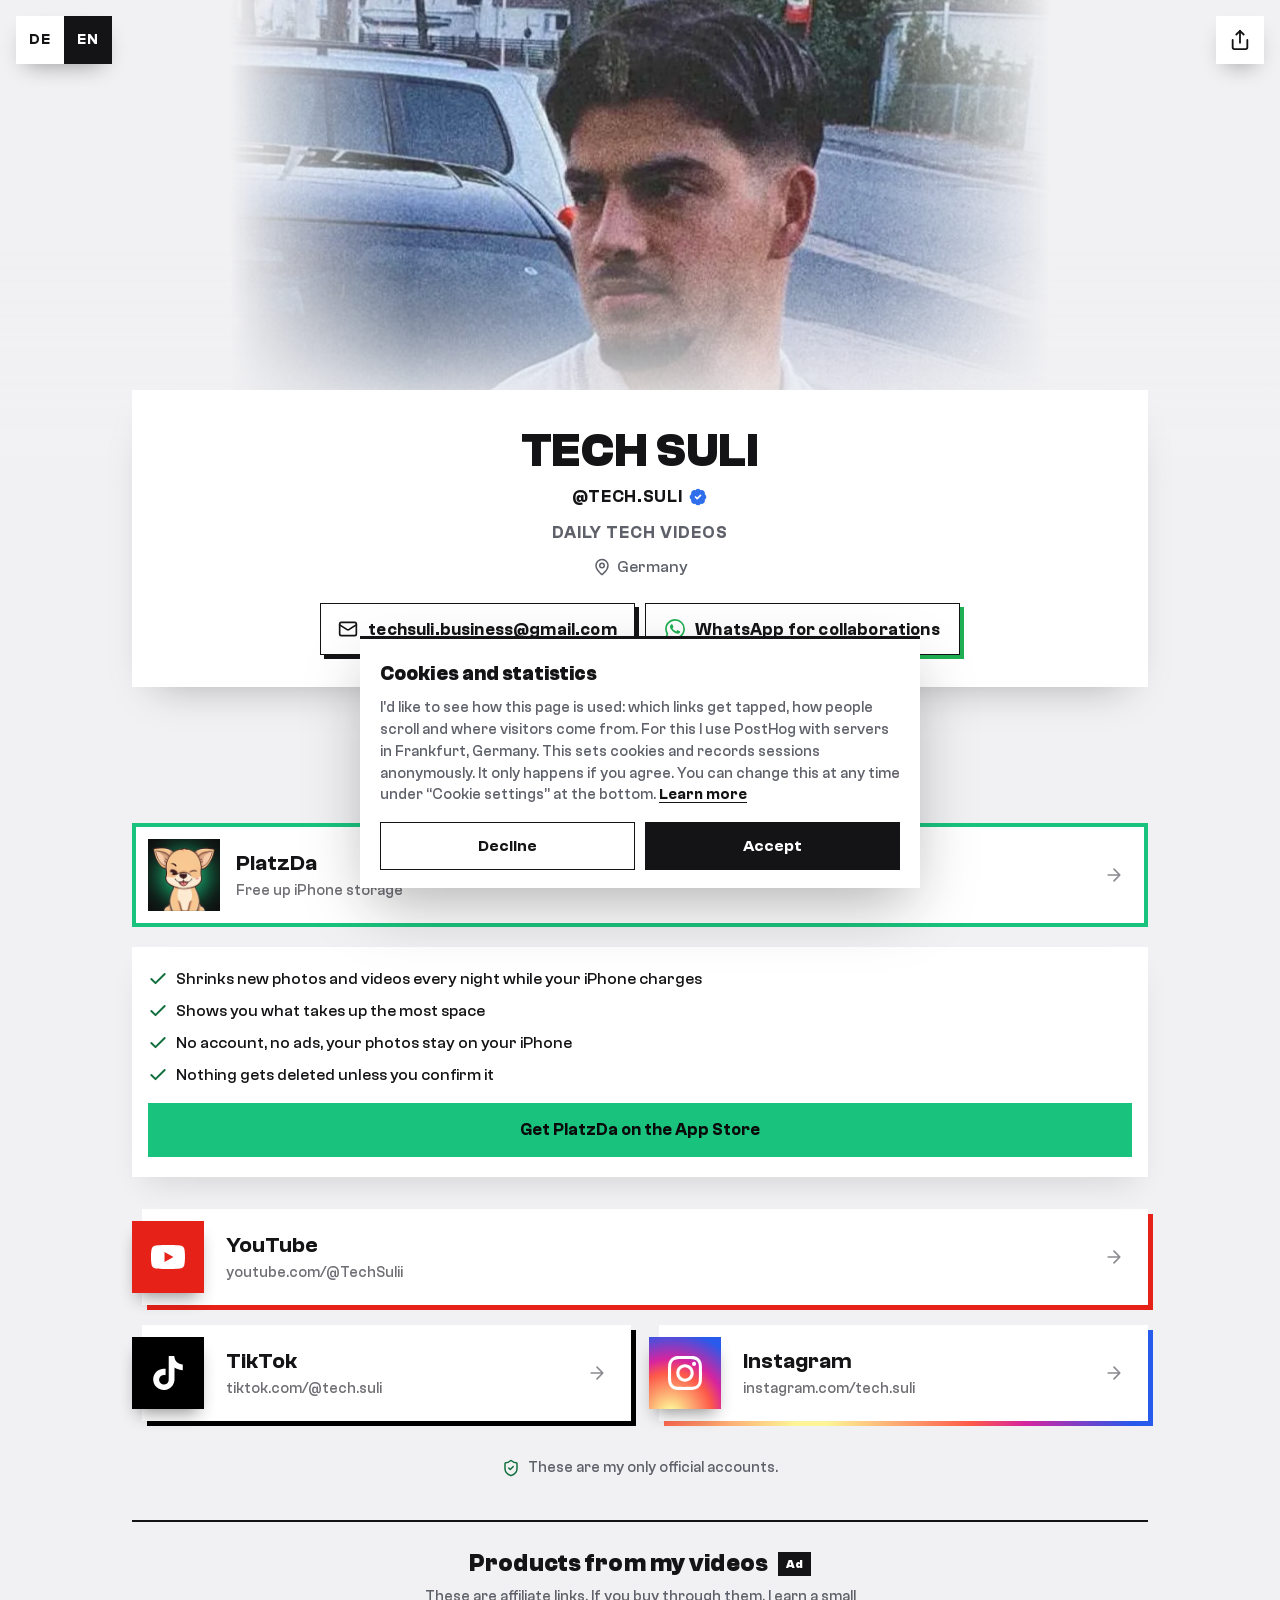
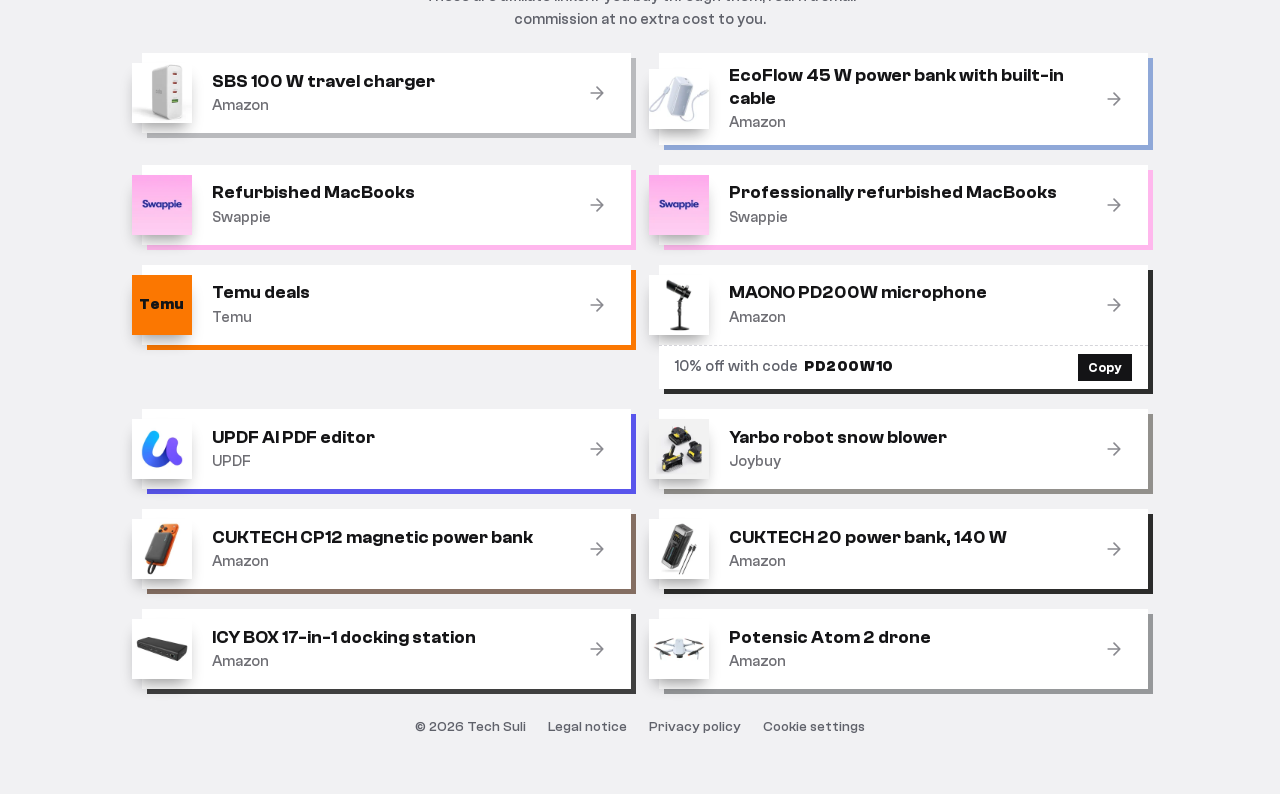
==== commit 90af014f: "Black-Friday-Deals: SBS 100W Reise-Ladegerät und EcoFlow 45W Powerbank (Amazon-Partnerlinks) Co-Auth" ====
--- a/index.html
+++ b/index.html
@@ -367,6 +367,16 @@
     <div class="head"><h2 id="produkte" data-i18n="products">Produkte aus meinen Videos</h2><span class="ad" data-i18n="ad">Werbung</span></div>
     <p class="note" data-i18n="note">Das sind Affiliate-Links. Kaufst du darüber, bekomme ich eine kleine Provision. Für dich ändert sich am Preis nichts.</p>
     <ul class="group products">
+      <li style="--c:#B9BABD"><a class="item" href="https://link.amazon/B06A8P4TL" target="_blank" rel="noopener sponsored" data-track="sbs-100w">
+        <span class="tile ph"><img src="assets/produkte/sbs-100w.webp" width="160" height="160" alt="" decoding="async"></span>
+        <span><span class="t" data-i18n="p_sbs">SBS Reise-Ladegerät 100 W</span><span class="s">Amazon</span></span>
+        <svg class="arrow" aria-hidden="true"><use href="#i-right"/></svg>
+      </a></li>
+      <li style="--c:#8FA8D8"><a class="item" href="https://link.amazon/B01KqiQFT" target="_blank" rel="noopener sponsored" data-track="ecoflow-45w">
+        <span class="tile ph"><img src="assets/produkte/ecoflow-45w.webp" width="160" height="160" alt="" decoding="async"></span>
+        <span><span class="t" data-i18n="p_eco">EcoFlow Powerbank 45 W mit Kabel</span><span class="s">Amazon</span></span>
+        <svg class="arrow" aria-hidden="true"><use href="#i-right"/></svg>
+      </a></li>
       <li style="--c:#FFB7ED"><a class="item" href="https://swappie.com/de/macbook/?utm_source=tech.suli&amp;utm_medium=influencer&amp;utm_campaign=macbook_launch_de&amp;utm_content=instagram" target="_blank" rel="noopener sponsored" data-track="swappie-macbook">
         <span class="tile ph"><img src="assets/produkte/swappie.webp" width="160" height="160" alt="" decoding="async"></span>
         <span><span class="t" data-i18n="p_swappie1">Refurbished MacBooks</span><span class="s">Swappie</span></span>
@@ -464,6 +474,8 @@
         products: "Produkte aus meinen Videos",
         ad: "Werbung",
         note: "Das sind Affiliate-Links. Kaufst du darüber, bekomme ich eine kleine Provision. Für dich ändert sich am Preis nichts.",
+        p_sbs: "SBS Reise-Ladegerät 100 W",
+        p_eco: "EcoFlow Powerbank 45 W mit Kabel",
         p_swappie1: "Refurbished MacBooks",
         p_swappie2: "Professionell aufbereitete MacBooks",
         p_temu: "Temu Angebote",
@@ -507,6 +519,8 @@
         products: "Products from my videos",
         ad: "Ad",
         note: "These are affiliate links. If you buy through them, I earn a small commission at no extra cost to you.",
+        p_sbs: "SBS 100 W travel charger",
+        p_eco: "EcoFlow 45 W power bank with built-in cable",
         p_swappie1: "Refurbished MacBooks",
         p_swappie2: "Professionally refurbished MacBooks",
         p_temu: "Temu deals",
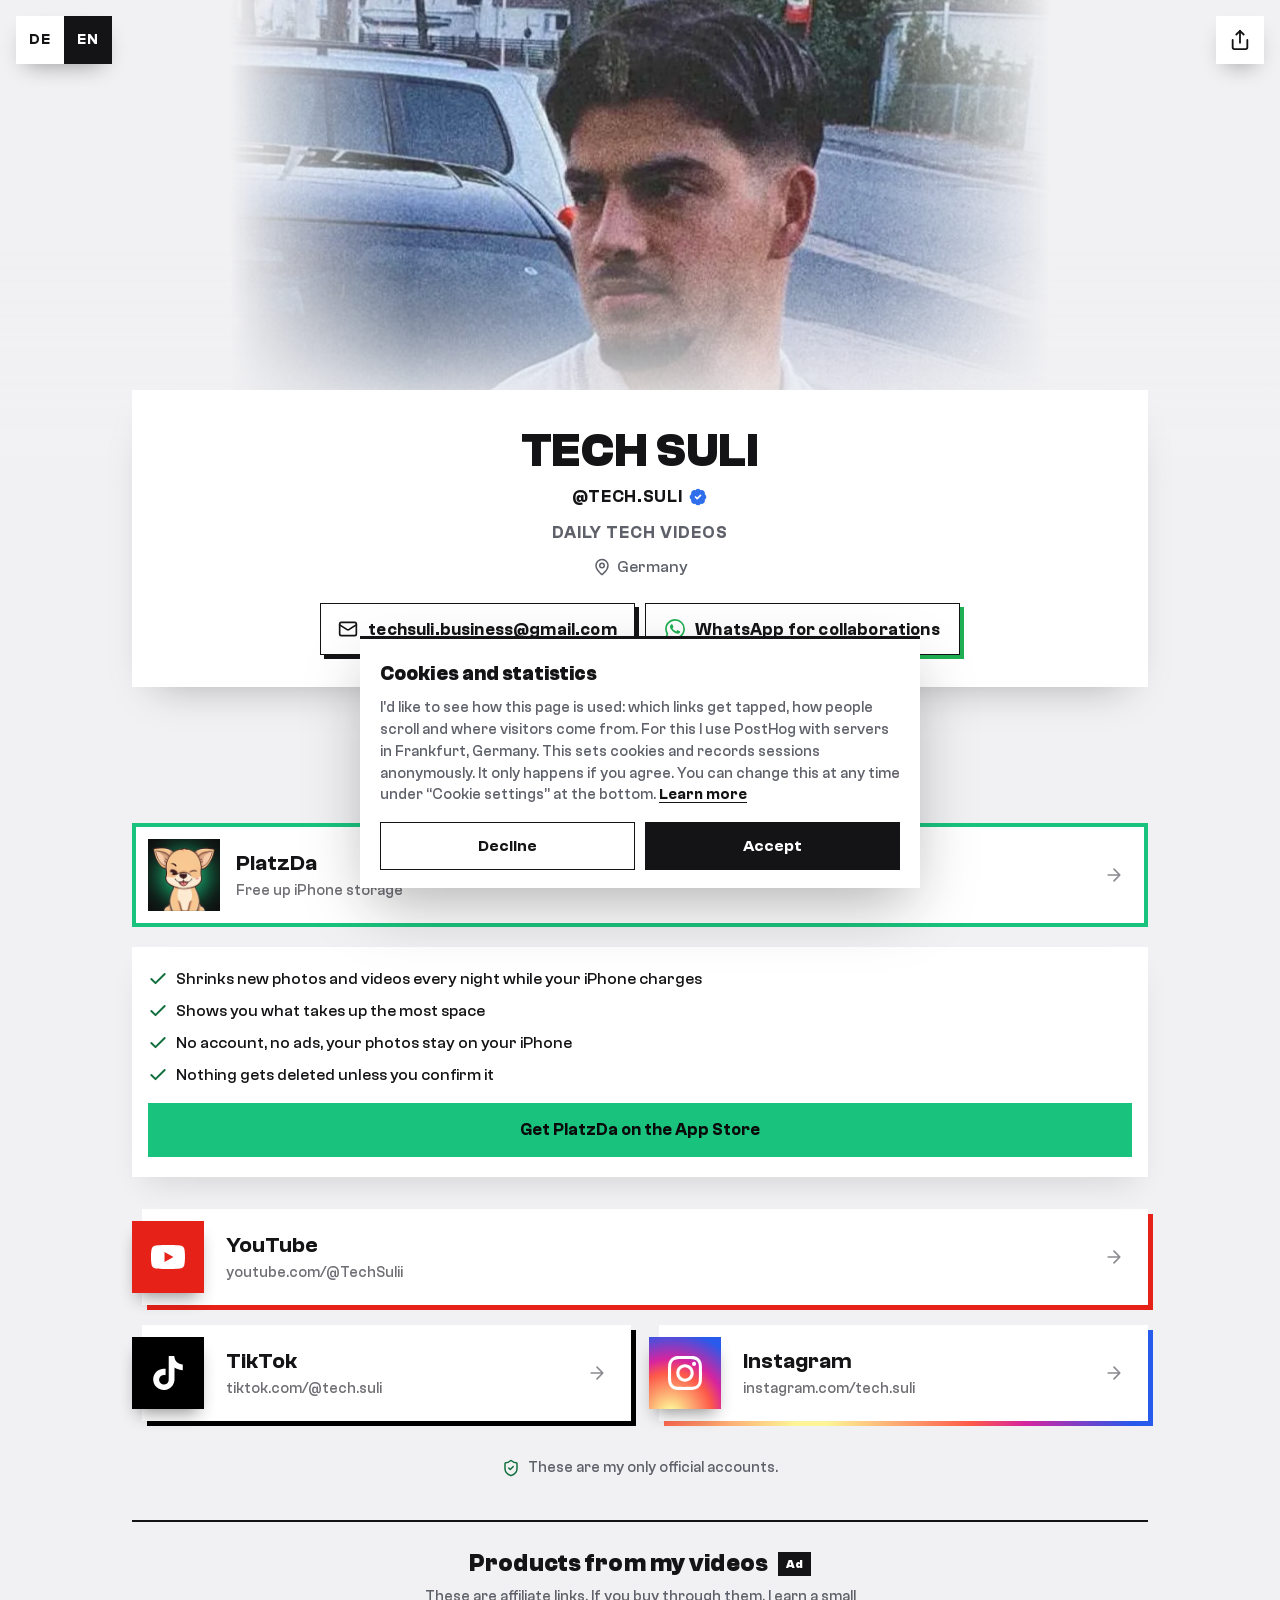
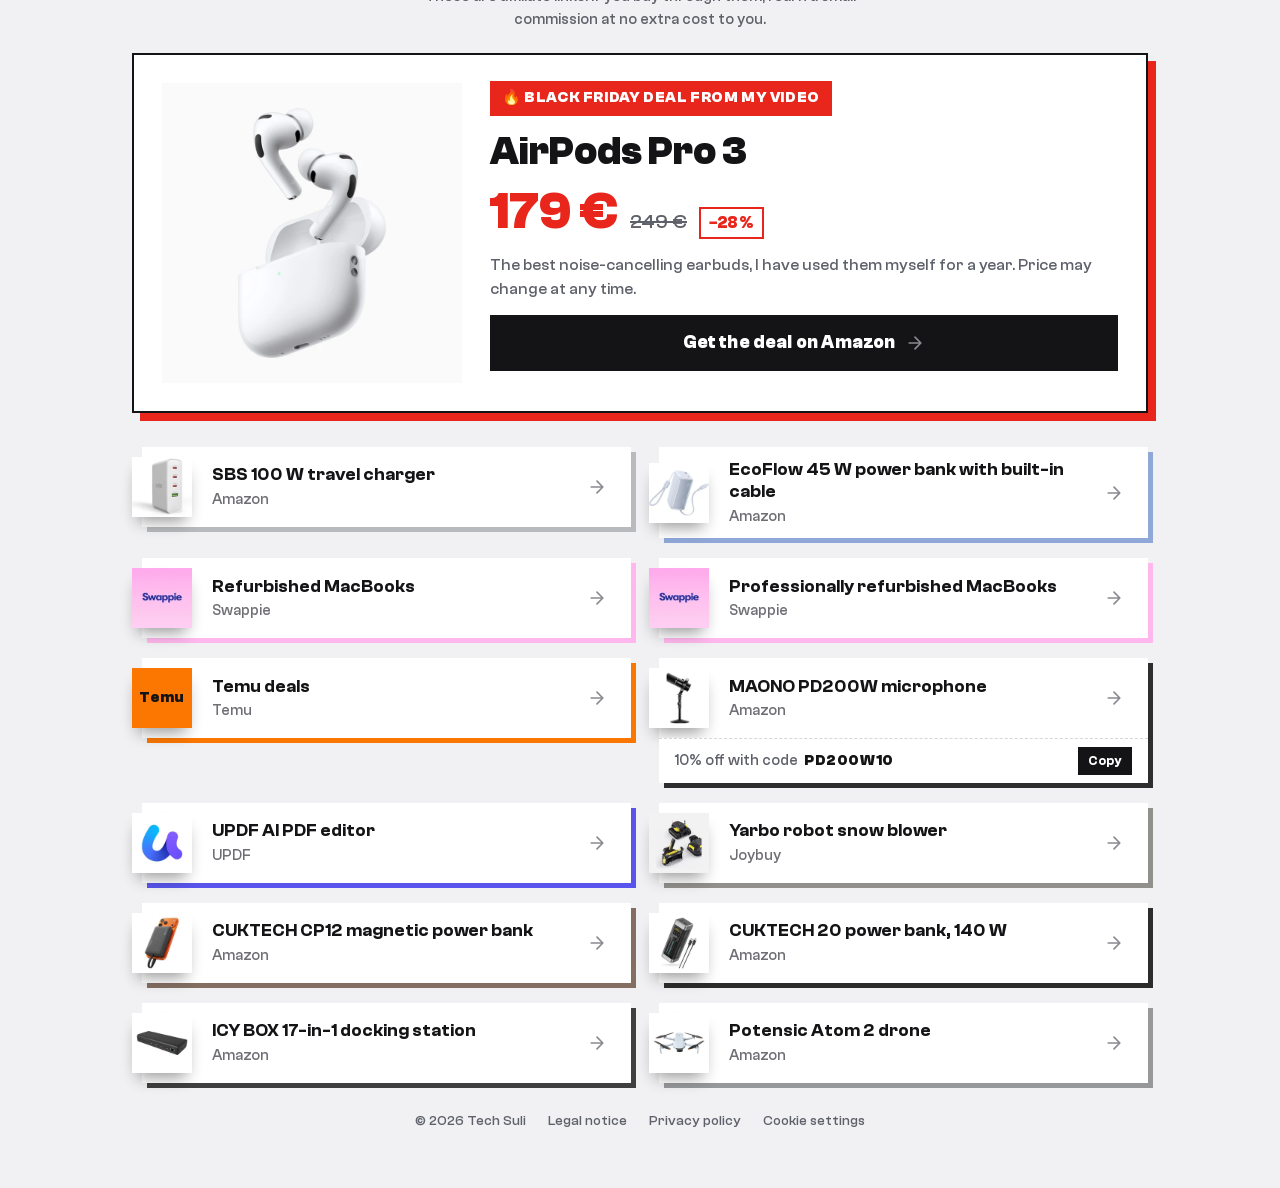
==== commit 4f264260: "Top-Deal: AirPods Pro 3 groß hervorgehoben (Amazon-Partnerlink)" ====
--- a/index.html
+++ b/index.html
@@ -276,6 +276,28 @@
     .socials li:first-child { grid-column: 1 / -1; }
     .products { align-items: start; }
   }
+
+  /* Top-Deal: große hervorgehobene Karte über der Produktliste */
+  .feat { position: relative; margin: 6px 0 34px; }
+  .feat::before { content: ""; position: absolute; left: 8px; right: -8px; top: 8px; bottom: -8px; background: #E8261C; }
+  .feat a { position: relative; z-index: 1; display: grid; grid-template-columns: 1fr; gap: 14px; padding: 22px 20px 20px; background: var(--card); border: 2px solid var(--ink); text-decoration: none; color: var(--ink); transition: transform .25s var(--ease-out); }
+  .feat a:hover { transform: translate(-3px, -3px); }
+  .feat a:active { transform: translate(4px, 4px); }
+  .feat .badge { justify-self: start; display: inline-flex; align-items: center; gap: 6px; padding: 6px 12px; background: #E8261C; color: #fff; font-weight: 700; font-size: .9375rem; letter-spacing: .04em; text-transform: uppercase; }
+  .feat .pic { background: #F5F5F7; display: grid; place-items: center; }
+  .feat .pic img { width: min(100%, 320px); height: auto; aspect-ratio: 1; object-fit: contain; }
+  .feat .name { margin: 0; font-size: clamp(1.75rem, 8vw, 2.5rem); font-weight: 700; line-height: 1.05; }
+  .feat .price { display: flex; align-items: baseline; gap: 12px; flex-wrap: wrap; margin: 0; }
+  .feat .now { font-size: clamp(2.25rem, 11vw, 3.25rem); font-weight: 700; color: #E8261C; line-height: 1; }
+  .feat .was { font-size: 1.25rem; color: var(--ink-2); text-decoration: line-through; }
+  .feat .off { font-weight: 700; font-size: 1rem; padding: 2px 8px; border: 2px solid #E8261C; color: #E8261C; }
+  .feat .sub { margin: 0; color: var(--ink-2); font-weight: 500; }
+  .feat .cta { display: flex; align-items: center; justify-content: center; gap: 10px; min-height: 56px; padding: 10px 18px; background: var(--ink); color: #fff; font-weight: 700; font-size: 1.125rem; letter-spacing: .01em; }
+  .feat a:hover .cta { background: #E8261C; }
+  @media (min-width: 700px) {
+    .feat a { grid-template-columns: 300px 1fr; align-items: center; column-gap: 28px; padding: 26px 28px; }
+    .feat .pic { grid-row: 1 / span 6; }
+  }
 </style>
 </head>
 <body>
@@ -366,6 +388,14 @@
   <section aria-labelledby="produkte">
     <div class="head"><h2 id="produkte" data-i18n="products">Produkte aus meinen Videos</h2><span class="ad" data-i18n="ad">Werbung</span></div>
     <p class="note" data-i18n="note">Das sind Affiliate-Links. Kaufst du darüber, bekomme ich eine kleine Provision. Für dich ändert sich am Preis nichts.</p>
+    <div class="feat"><a href="https://link.amazon/B0bFhvALE" target="_blank" rel="noopener sponsored" data-track="airpods-pro-3">
+      <span class="pic"><img src="assets/produkte/airpods-pro-3.webp?v=2" width="720" height="720" alt="Apple AirPods Pro 3" decoding="async"></span>
+      <span class="badge" data-i18n="f_badge">🔥 Black-Friday-Deal aus meinem Video</span>
+      <p class="name">AirPods Pro 3</p>
+      <p class="price"><span class="now">179 €</span><span class="was">249 €</span><span class="off">−28 %</span></p>
+      <p class="sub" data-i18n="f_sub">Beste Noise-Cancelling-In-Ears, die ich selbst seit einem Jahr nutze. Preis kann sich jederzeit ändern.</p>
+      <span class="cta"><span data-i18n="f_cta">Zum Deal auf Amazon</span><svg class="arrow" aria-hidden="true" width="22" height="22"><use href="#i-right"/></svg></span>
+    </a></div>
     <ul class="group products">
       <li style="--c:#B9BABD"><a class="item" href="https://link.amazon/B06A8P4TL" target="_blank" rel="noopener sponsored" data-track="sbs-100w">
         <span class="tile ph"><img src="assets/produkte/sbs-100w.webp" width="160" height="160" alt="" decoding="async"></span>
@@ -474,6 +504,9 @@
         products: "Produkte aus meinen Videos",
         ad: "Werbung",
         note: "Das sind Affiliate-Links. Kaufst du darüber, bekomme ich eine kleine Provision. Für dich ändert sich am Preis nichts.",
+        f_badge: "🔥 Black-Friday-Deal aus meinem Video",
+        f_sub: "Beste Noise-Cancelling-In-Ears, die ich selbst seit einem Jahr nutze. Preis kann sich jederzeit ändern.",
+        f_cta: "Zum Deal auf Amazon",
         p_sbs: "SBS Reise-Ladegerät 100 W",
         p_eco: "EcoFlow Powerbank 45 W mit Kabel",
         p_swappie1: "Refurbished MacBooks",
@@ -519,6 +552,9 @@
         products: "Products from my videos",
         ad: "Ad",
         note: "These are affiliate links. If you buy through them, I earn a small commission at no extra cost to you.",
+        f_badge: "🔥 Black Friday deal from my video",
+        f_sub: "The best noise-cancelling earbuds, I have used them myself for a year. Price may change at any time.",
+        f_cta: "Get the deal on Amazon",
         p_sbs: "SBS 100 W travel charger",
         p_eco: "EcoFlow 45 W power bank with built-in cable",
         p_swappie1: "Refurbished MacBooks",
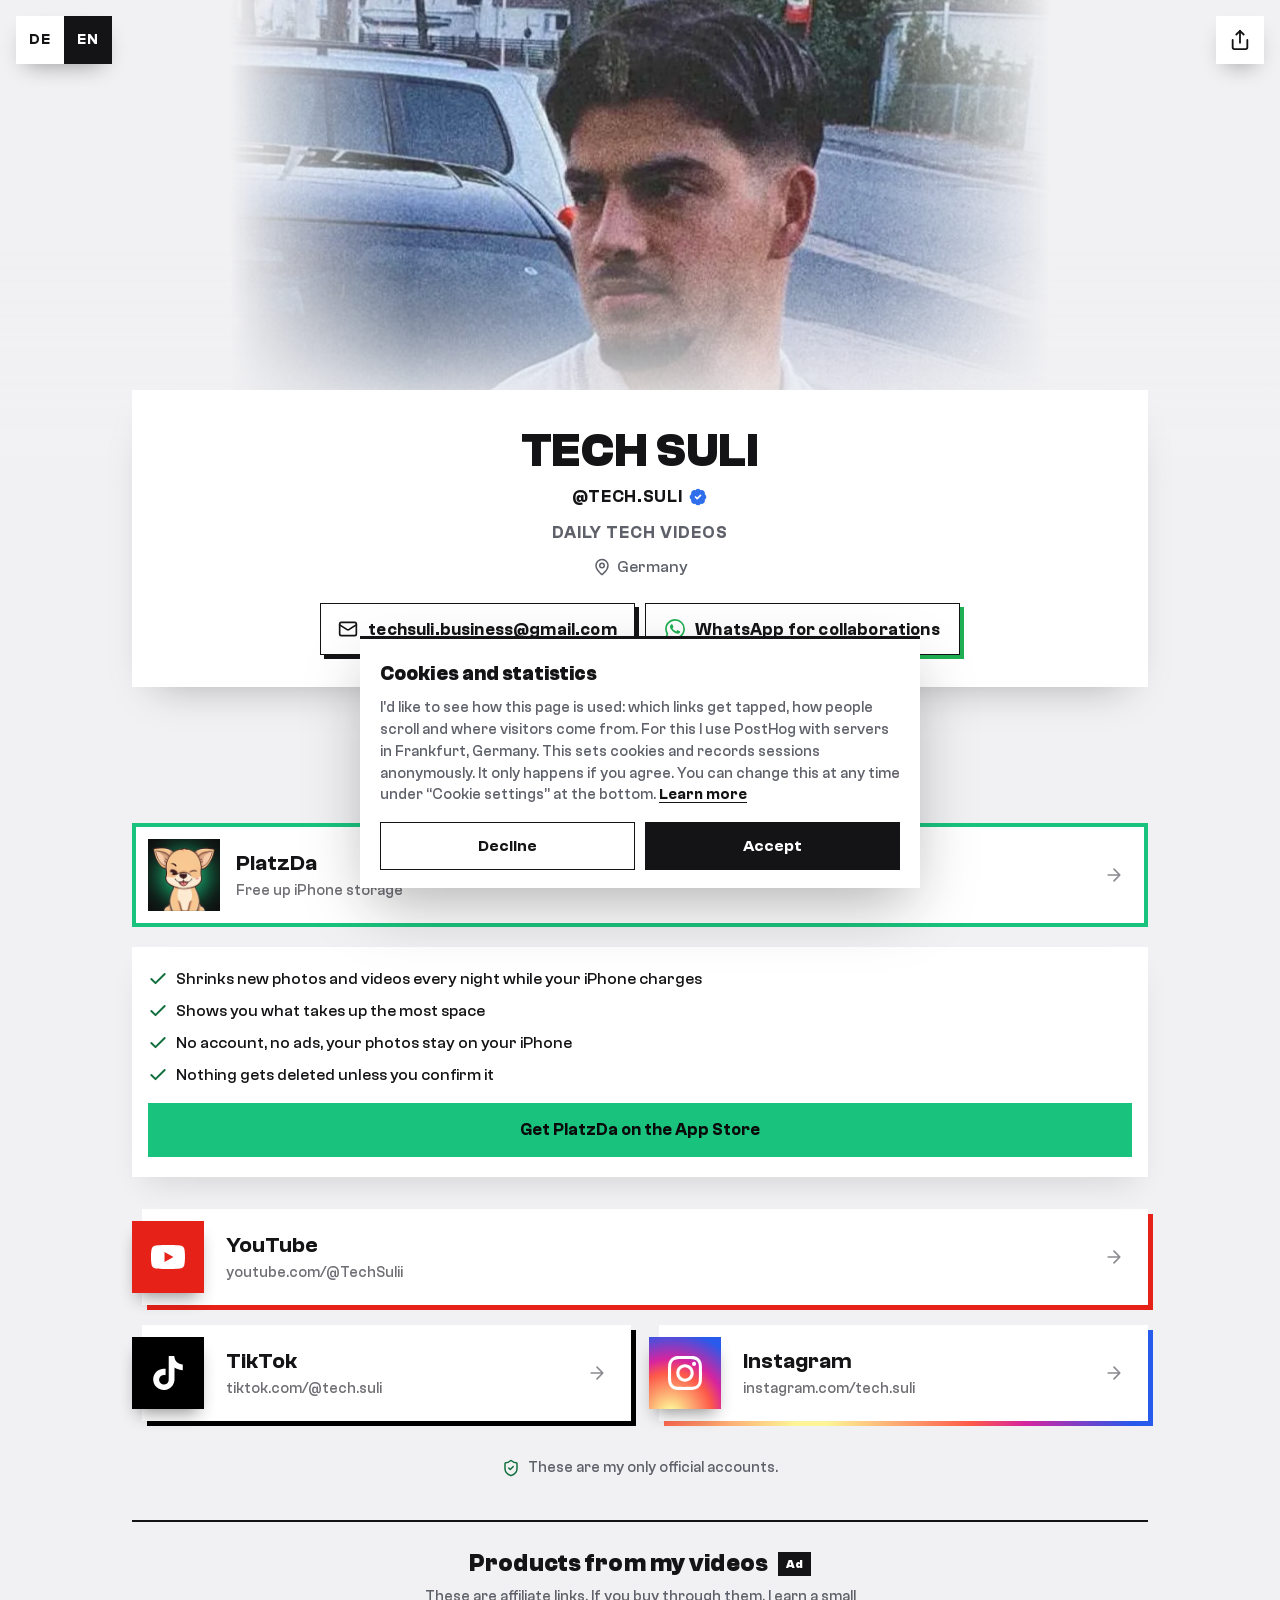
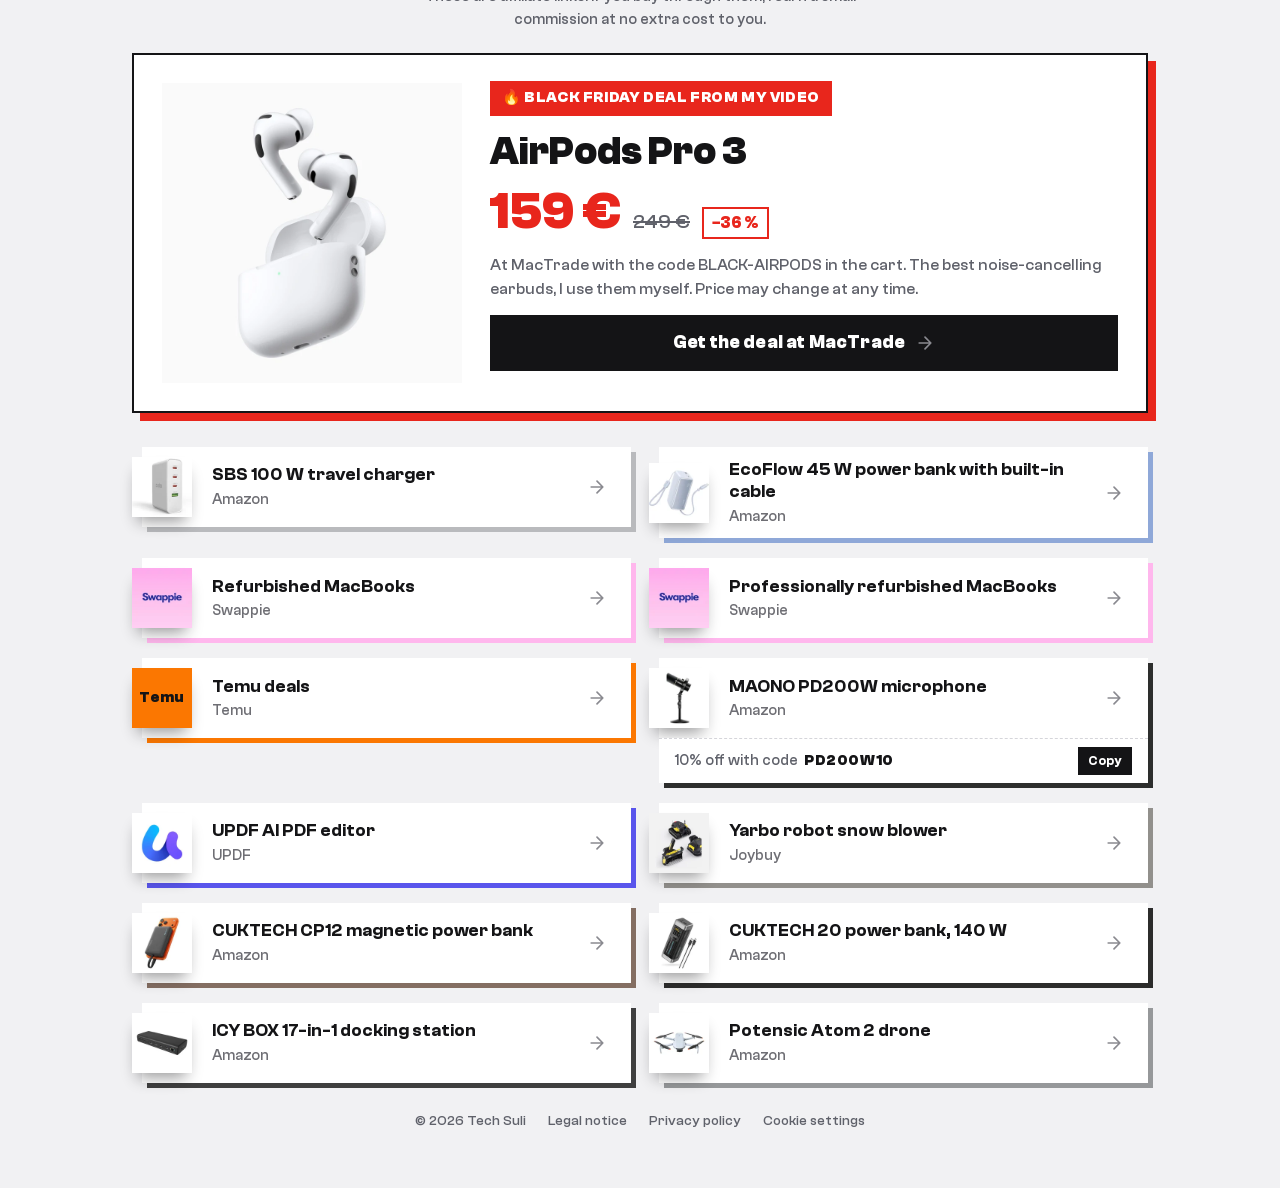
==== commit 7c2678c7: "Top-Deal: AirPods Pro 3 für 159 € bei MacTrade (Code BLACK-AIRPODS) Co-Authored-By: Claude Opus 5.5 " ====
--- a/index.html
+++ b/index.html
@@ -388,13 +388,13 @@
   <section aria-labelledby="produkte">
     <div class="head"><h2 id="produkte" data-i18n="products">Produkte aus meinen Videos</h2><span class="ad" data-i18n="ad">Werbung</span></div>
     <p class="note" data-i18n="note">Das sind Affiliate-Links. Kaufst du darüber, bekomme ich eine kleine Provision. Für dich ändert sich am Preis nichts.</p>
-    <div class="feat"><a href="https://link.amazon/B0bFhvALE" target="_blank" rel="noopener sponsored" data-track="airpods-pro-3">
+    <div class="feat"><a href="https://www.mactrade.de/airpods-pro-3/71579" target="_blank" rel="noopener" data-track="airpods-pro-3-mactrade">
       <span class="pic"><img src="assets/produkte/airpods-pro-3.webp?v=2" width="720" height="720" alt="Apple AirPods Pro 3" decoding="async"></span>
       <span class="badge" data-i18n="f_badge">🔥 Black-Friday-Deal aus meinem Video</span>
       <p class="name">AirPods Pro 3</p>
-      <p class="price"><span class="now">179 €</span><span class="was">249 €</span><span class="off">−28 %</span></p>
-      <p class="sub" data-i18n="f_sub">Beste Noise-Cancelling-In-Ears, die ich selbst seit einem Jahr nutze. Preis kann sich jederzeit ändern.</p>
-      <span class="cta"><span data-i18n="f_cta">Zum Deal auf Amazon</span><svg class="arrow" aria-hidden="true" width="22" height="22"><use href="#i-right"/></svg></span>
+      <p class="price"><span class="now">159 €</span><span class="was">249 €</span><span class="off">−36 %</span></p>
+      <p class="sub" data-i18n="f_sub">Bei MacTrade mit dem Code BLACK-AIRPODS im Warenkorb. Beste Noise-Cancelling-In-Ears, die ich selbst nutze. Preis kann sich jederzeit ändern.</p>
+      <span class="cta"><span data-i18n="f_cta">Zum Deal bei MacTrade</span><svg class="arrow" aria-hidden="true" width="22" height="22"><use href="#i-right"/></svg></span>
     </a></div>
     <ul class="group products">
       <li style="--c:#B9BABD"><a class="item" href="https://link.amazon/B06A8P4TL" target="_blank" rel="noopener sponsored" data-track="sbs-100w">
@@ -505,8 +505,8 @@
         ad: "Werbung",
         note: "Das sind Affiliate-Links. Kaufst du darüber, bekomme ich eine kleine Provision. Für dich ändert sich am Preis nichts.",
         f_badge: "🔥 Black-Friday-Deal aus meinem Video",
-        f_sub: "Beste Noise-Cancelling-In-Ears, die ich selbst seit einem Jahr nutze. Preis kann sich jederzeit ändern.",
-        f_cta: "Zum Deal auf Amazon",
+        f_sub: "Bei MacTrade mit dem Code BLACK-AIRPODS im Warenkorb. Beste Noise-Cancelling-In-Ears, die ich selbst nutze. Preis kann sich jederzeit ändern.",
+        f_cta: "Zum Deal bei MacTrade",
         p_sbs: "SBS Reise-Ladegerät 100 W",
         p_eco: "EcoFlow Powerbank 45 W mit Kabel",
         p_swappie1: "Refurbished MacBooks",
@@ -553,8 +553,8 @@
         ad: "Ad",
         note: "These are affiliate links. If you buy through them, I earn a small commission at no extra cost to you.",
         f_badge: "🔥 Black Friday deal from my video",
-        f_sub: "The best noise-cancelling earbuds, I have used them myself for a year. Price may change at any time.",
-        f_cta: "Get the deal on Amazon",
+        f_sub: "At MacTrade with the code BLACK-AIRPODS in the cart. The best noise-cancelling earbuds, I use them myself. Price may change at any time.",
+        f_cta: "Get the deal at MacTrade",
         p_sbs: "SBS 100 W travel charger",
         p_eco: "EcoFlow 45 W power bank with built-in cable",
         p_swappie1: "Refurbished MacBooks",
